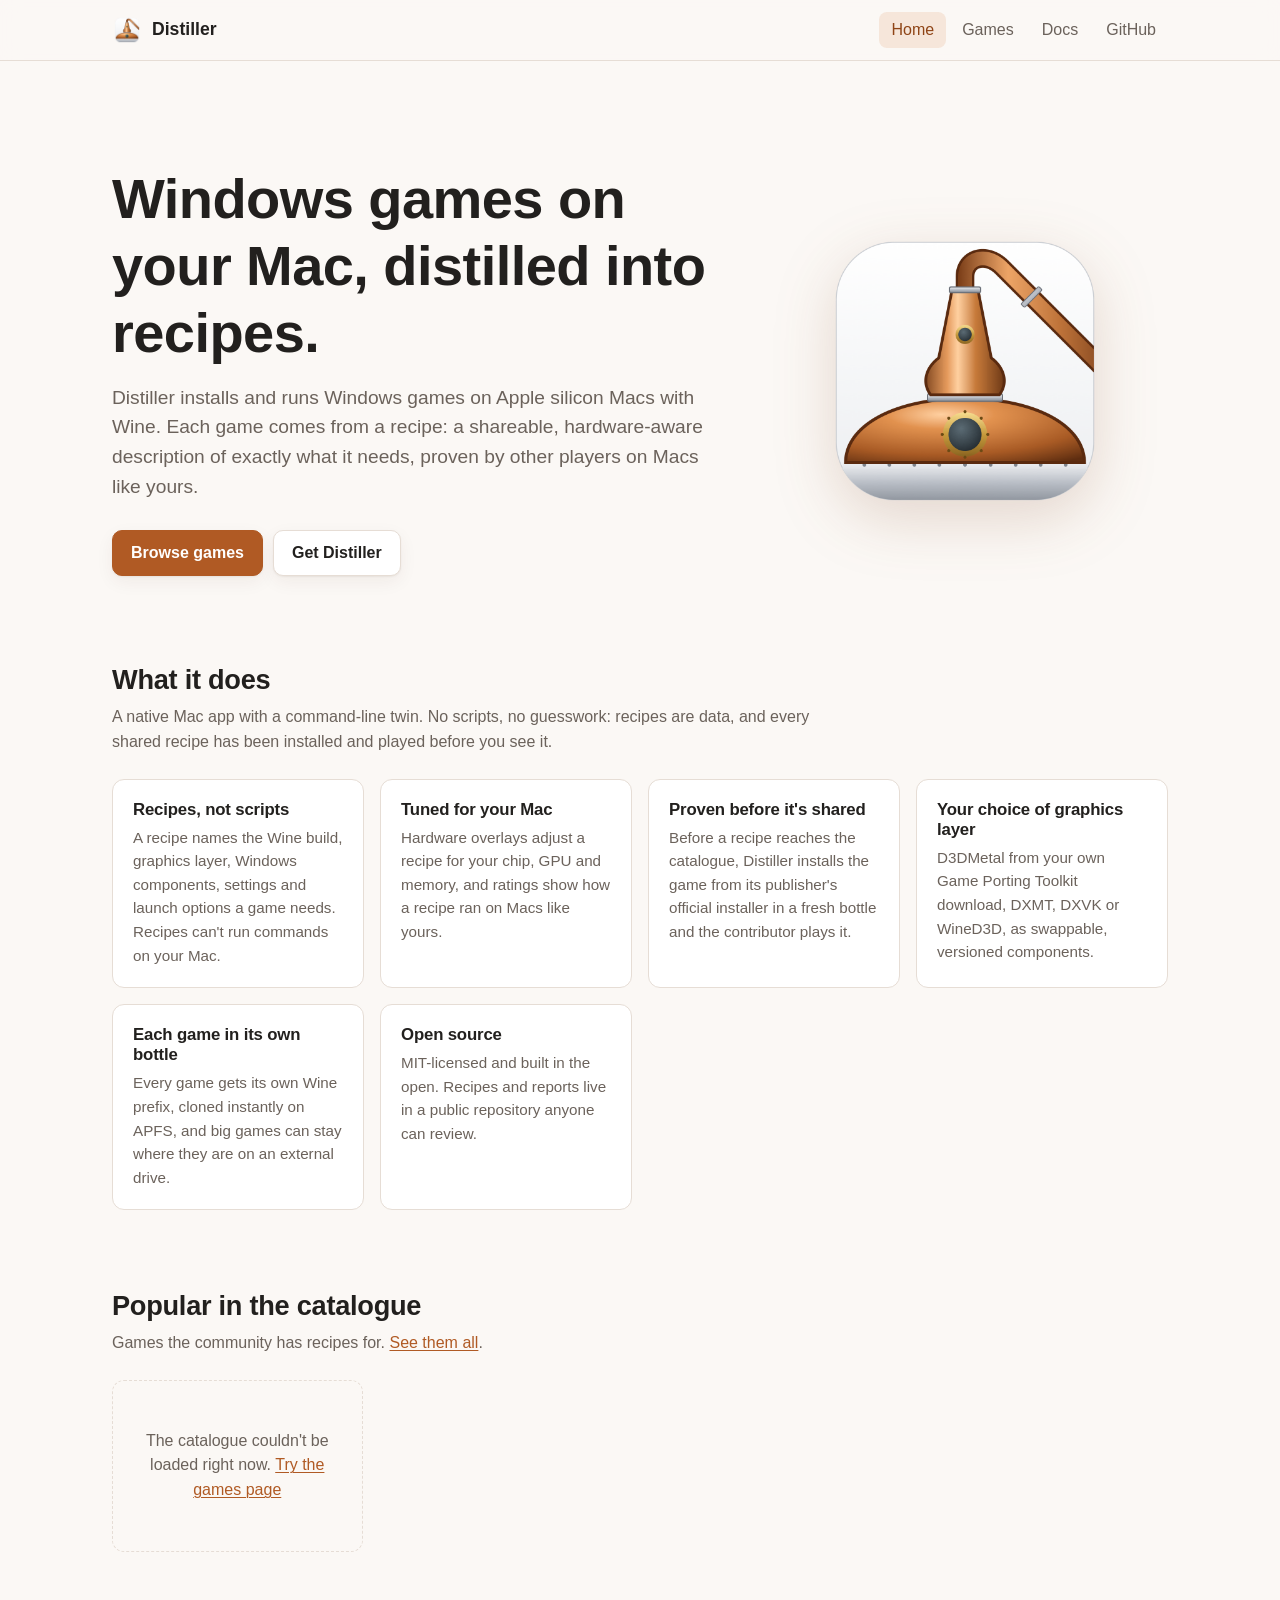
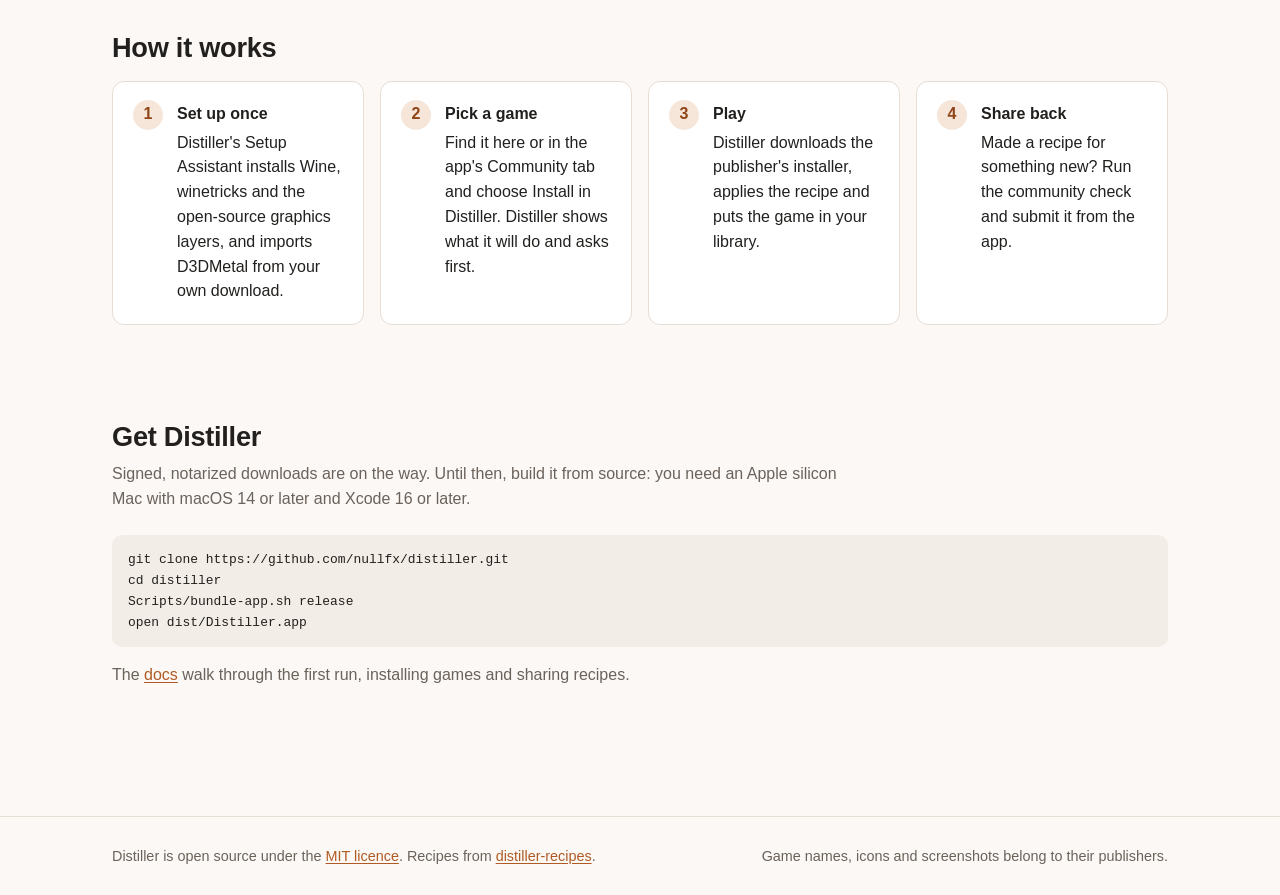
==== site/index.html @ ee01ac08 "Website, distiller:// links, and the com.nullfx.distiller bundle id - site/: the Distiller website f" ====
<!doctype html>
<html lang="en">
<head>
  <meta charset="utf-8">
  <meta name="viewport" content="width=device-width, initial-scale=1, viewport-fit=cover">
  <title>Distiller: Windows games on your Mac</title>
  <meta name="description" content="Install and run Windows games on Apple silicon Macs with Wine, from shareable, hardware-aware recipes proven by other players.">
  <meta name="color-scheme" content="light dark">
  <meta property="og:title" content="Distiller: Windows games on your Mac">
  <meta property="og:description" content="Install and run Windows games on Apple silicon Macs with Wine, from shareable, hardware-aware recipes proven by other players.">
  <meta property="og:image" content="https://nullfx.github.io/distiller/assets/icon.png">
  <link rel="icon" type="image/png" href="assets/favicon.png">
  <link rel="apple-touch-icon" href="assets/icon.png">
  <link rel="stylesheet" href="assets/site.css">
</head>
<body>
  <header class="site-header">
    <div class="wrap">
      <a class="brand" href=""><img src="assets/favicon.png" alt="" width="30" height="30">Distiller</a>
      <nav class="site-nav" aria-label="Site">
        <a href="" aria-current="page">Home</a>
        <a href="games/">Games</a>
        <a href="docs/">Docs</a>
        <a href="https://github.com/nullfx/distiller">GitHub</a>
      </nav>
    </div>
  </header>
  <main>
    <section class="hero">
      <div class="wrap">
        <div>
          <h1>Windows games on your Mac, distilled into recipes.</h1>
          <p class="lede">Distiller installs and runs Windows games on Apple silicon Macs with Wine. Each game comes from a recipe: a shareable, hardware-aware description of exactly what it needs, proven by other players on Macs like yours.</p>
          <div class="button-row">
            <a class="button primary" href="games/">Browse games</a>
            <a class="button" href="#get">Get Distiller</a>
          </div>
        </div>
        <img class="hero-art" src="assets/icon.png" alt="Distiller's icon: a copper pot still" width="320" height="320">
      </div>
    </section>

    <section class="section">
      <div class="wrap">
        <h2>What it does</h2>
        <p class="intro">A native Mac app with a command-line twin. No scripts, no guesswork: recipes are data, and every shared recipe has been installed and played before you see it.</p>
        <div class="features">
          <div class="feature"><h3>Recipes, not scripts</h3><p>A recipe names the Wine build, graphics layer, Windows components, settings and launch options a game needs. Recipes can't run commands on your Mac.</p></div>
          <div class="feature"><h3>Tuned for your Mac</h3><p>Hardware overlays adjust a recipe for your chip, GPU and memory, and ratings show how a recipe ran on Macs like yours.</p></div>
          <div class="feature"><h3>Proven before it's shared</h3><p>Before a recipe reaches the catalogue, Distiller installs the game from its publisher's official installer in a fresh bottle and the contributor plays it.</p></div>
          <div class="feature"><h3>Your choice of graphics layer</h3><p>D3DMetal from your own Game Porting Toolkit download, DXMT, DXVK or WineD3D, as swappable, versioned components.</p></div>
          <div class="feature"><h3>Each game in its own bottle</h3><p>Every game gets its own Wine prefix, cloned instantly on APFS, and big games can stay where they are on an external drive.</p></div>
          <div class="feature"><h3>Open source</h3><p>MIT-licensed and built in the open. Recipes and reports live in a public repository anyone can review.</p></div>
        </div>
      </div>
    </section>

    <section class="section">
      <div class="wrap">
        <h2>Popular in the catalogue</h2>
        <p class="intro">Games the community has recipes for. <a href="games/">See them all</a>.</p>
        <div id="featured" class="game-grid" aria-live="polite"></div>
      </div>
    </section>

    <section class="section">
      <div class="wrap">
        <h2>How it works</h2>
        <ol class="steps">
          <li><strong>Set up once</strong>Distiller's Setup Assistant installs Wine, winetricks and the open-source graphics layers, and imports D3DMetal from your own download.</li>
          <li><strong>Pick a game</strong>Find it here or in the app's Community tab and choose Install in Distiller. Distiller shows what it will do and asks first.</li>
          <li><strong>Play</strong>Distiller downloads the publisher's installer, applies the recipe and puts the game in your library.</li>
          <li><strong>Share back</strong>Made a recipe for something new? Run the community check and submit it from the app.</li>
        </ol>
      </div>
    </section>

    <section class="section" id="get">
      <div class="wrap">
        <h2>Get Distiller</h2>
        <p class="intro">Signed, notarized downloads are on the way. Until then, build it from source: you need an Apple silicon Mac with macOS 14 or later and Xcode 16 or later.</p>
<pre><code>git clone https://github.com/nullfx/distiller.git
cd distiller
Scripts/bundle-app.sh release
open dist/Distiller.app</code></pre>
        <p class="muted">The <a href="docs/">docs</a> walk through the first run, installing games and sharing recipes.</p>
      </div>
    </section>
  </main>
  <footer class="site-footer">
    <div class="wrap">
      <span>Distiller is open source under the <a href="https://github.com/nullfx/distiller/blob/main/LICENSE">MIT licence</a>. Recipes from <a href="https://github.com/nullfx/distiller-recipes">distiller-recipes</a>.</span>
      <span>Game names, icons and screenshots belong to their publishers.</span>
    </div>
  </footer>
  <script type="module" src="assets/site.js"></script>
  <script type="module" src="assets/home.js"></script>
</body>
</html>
---- site/assets/site.css ----
/* Distiller website. Copper accents from the app icon; light and dark follow the system. */
:root {
  --bg: #fbf8f5;
  --bg-raised: #ffffff;
  --bg-sunk: #f3ede7;
  --text: #22201e;
  --text-muted: #6b625b;
  --line: #e6ddd5;
  --copper: #b05a24;
  --copper-strong: #8f4416;
  --copper-soft: #f6e6da;
  --focus: #d27a3d;
  --shadow: 0 1px 2px rgba(60, 35, 15, 0.06), 0 6px 18px rgba(60, 35, 15, 0.06);
  --radius: 12px;
  --gutter: clamp(16px, 4vw, 32px);
  --tier-platinum: #6c7a89;
  --tier-gold: #b8860b;
  --tier-silver: #8a8f96;
  --tier-bronze: #a0612f;
  --tier-borked: #b23a3a;
  --tier-none: #8b837c;
  color-scheme: light;
}

@media (prefers-color-scheme: dark) {
  :root:not([data-theme="light"]) {
    --bg: #161412;
    --bg-raised: #1f1c19;
    --bg-sunk: #12100f;
    --text: #f1ebe5;
    --text-muted: #b2a79d;
    --line: #34302b;
    --copper: #e08a4f;
    --copper-strong: #f0a46f;
    --copper-soft: #3a2619;
    --shadow: 0 1px 2px rgba(0, 0, 0, 0.3), 0 6px 18px rgba(0, 0, 0, 0.25);
    --tier-platinum: #a9b7c6;
    --tier-gold: #e0b443;
    --tier-silver: #b9bec5;
    --tier-bronze: #d08a52;
    --tier-borked: #e06666;
    color-scheme: dark;
  }
}

* { box-sizing: border-box; }
html { -webkit-text-size-adjust: 100%; }
body {
  margin: 0;
  background: var(--bg);
  color: var(--text);
  font: 16px/1.55 -apple-system, BlinkMacSystemFont, "SF Pro Text", "Helvetica Neue", Helvetica, Arial, sans-serif;
}
img { max-width: 100%; display: block; }
a { color: var(--copper); text-decoration-thickness: 1px; text-underline-offset: 2px; }
a:hover { color: var(--copper-strong); }
:focus-visible { outline: 2px solid var(--focus); outline-offset: 2px; border-radius: 4px; }
h1, h2, h3 { line-height: 1.2; letter-spacing: -0.01em; }
code, pre { font-family: ui-monospace, "SF Mono", Menlo, Consolas, monospace; font-size: 0.9em; }
code { background: var(--bg-sunk); padding: 0.1em 0.35em; border-radius: 5px; }
pre { background: var(--bg-sunk); padding: 14px 16px; border-radius: 10px; overflow-x: auto; line-height: 1.45; }
pre code { background: none; padding: 0; }

.wrap { max-width: 1120px; margin: 0 auto; padding-inline: var(--gutter); }
.muted { color: var(--text-muted); }
.visually-hidden { position: absolute; width: 1px; height: 1px; overflow: hidden; clip: rect(0 0 0 0); white-space: nowrap; }

/* Header and footer */
.site-header {
  position: sticky; top: 0; z-index: 10;
  background: color-mix(in srgb, var(--bg) 88%, transparent);
  backdrop-filter: saturate(1.4) blur(10px);
  -webkit-backdrop-filter: saturate(1.4) blur(10px);
  border-bottom: 1px solid var(--line);
  padding-top: env(safe-area-inset-top, 0px);
}
.site-header .wrap { display: flex; align-items: center; gap: 20px; min-height: 60px; flex-wrap: wrap; }
.brand { display: flex; align-items: center; gap: 10px; color: var(--text); text-decoration: none; font-weight: 650; font-size: 1.1rem; }
.brand img { width: 30px; height: 30px; }
.site-nav { display: flex; gap: 4px; margin-left: auto; flex-wrap: wrap; }
.site-nav a { color: var(--text-muted); text-decoration: none; padding: 6px 12px; border-radius: 8px; font-weight: 520; }
.site-nav a:hover { color: var(--text); background: var(--bg-sunk); }
.site-nav a[aria-current="page"] { color: var(--copper-strong); background: var(--copper-soft); }
.site-footer { border-top: 1px solid var(--line); margin-top: 72px; padding: 28px 0 calc(28px + env(safe-area-inset-bottom, 0px)); color: var(--text-muted); font-size: 0.9rem; }
.site-footer .wrap { display: flex; gap: 12px 28px; flex-wrap: wrap; justify-content: space-between; }

/* Buttons and chips */
.button {
  display: inline-flex; align-items: center; justify-content: center; gap: 8px;
  padding: 10px 18px; border-radius: 10px; border: 1px solid var(--line);
  background: var(--bg-raised); color: var(--text); font: inherit; font-weight: 600;
  text-decoration: none; cursor: pointer; box-shadow: var(--shadow);
}
.button:hover { color: var(--text); border-color: var(--copper); }
.button.primary { background: var(--copper); border-color: var(--copper); color: #fff; }
.button.primary:hover { background: var(--copper-strong); border-color: var(--copper-strong); color: #fff; }
.button.small { padding: 6px 12px; font-size: 0.9rem; box-shadow: none; }
.button-row { display: flex; gap: 10px; flex-wrap: wrap; align-items: center; }
.chip { display: inline-block; padding: 2px 9px; border-radius: 999px; background: var(--bg-sunk); color: var(--text-muted); font-size: 0.8rem; font-weight: 550; }
.tier { display: inline-flex; align-items: center; gap: 6px; font-weight: 650; font-size: 0.85rem; }
.tier::before { content: ""; width: 9px; height: 9px; border-radius: 50%; background: currentColor; }
.tier-platinum { color: var(--tier-platinum); }
.tier-gold { color: var(--tier-gold); }
.tier-silver { color: var(--tier-silver); }
.tier-bronze { color: var(--tier-bronze); }
.tier-borked { color: var(--tier-borked); }
.tier-none { color: var(--tier-none); }

/* Home */
.hero { padding: clamp(48px, 9vw, 104px) 0 48px; }
.hero .wrap { display: grid; grid-template-columns: minmax(0, 1.2fr) minmax(0, 0.8fr); gap: 40px; align-items: center; }
.hero h1 { font-size: clamp(2.2rem, 5vw, 3.5rem); margin: 0 0 16px; }
.hero p.lede { font-size: 1.2rem; color: var(--text-muted); margin: 0 0 28px; max-width: 34em; }
.hero-art { justify-self: center; width: min(320px, 70vw); filter: drop-shadow(0 18px 30px rgba(120, 60, 20, 0.18)); }
@media (max-width: 760px) { .hero .wrap { grid-template-columns: minmax(0, 1fr); } .hero-art { grid-row: 1; width: 160px; } }
.section { padding: 40px 0; }
.section h2 { font-size: 1.7rem; margin: 0 0 8px; }
.section > .wrap > p.intro { color: var(--text-muted); margin: 0 0 24px; max-width: 46em; }
.features { display: grid; grid-template-columns: repeat(auto-fit, minmax(240px, 1fr)); gap: 16px; }
.feature { background: var(--bg-raised); border: 1px solid var(--line); border-radius: var(--radius); padding: 20px; }
.feature h3 { margin: 0 0 6px; font-size: 1.05rem; }
.feature p { margin: 0; color: var(--text-muted); font-size: 0.95rem; }
.steps { counter-reset: step; display: grid; grid-template-columns: repeat(auto-fit, minmax(220px, 1fr)); gap: 16px; padding: 0; list-style: none; }
.steps li { counter-increment: step; background: var(--bg-raised); border: 1px solid var(--line); border-radius: var(--radius); padding: 20px 20px 20px 64px; position: relative; }
.steps li::before { content: counter(step); position: absolute; left: 20px; top: 18px; width: 30px; height: 30px; border-radius: 50%; background: var(--copper-soft); color: var(--copper-strong); display: grid; place-items: center; font-weight: 700; }
.steps strong { display: block; margin-bottom: 4px; }

/* Catalogue */
.page-head { padding: 36px 0 12px; }
.page-head h1 { margin: 0 0 6px; font-size: clamp(1.8rem, 4vw, 2.4rem); }
.filters { display: flex; gap: 10px; flex-wrap: wrap; align-items: center; margin: 18px 0 22px; }
.filters input[type="search"], .filters select {
  font: inherit; color: var(--text); background: var(--bg-raised); border: 1px solid var(--line);
  border-radius: 10px; padding: 9px 12px; min-height: 42px;
}
.filters input[type="search"] { flex: 1 1 260px; min-width: 0; }
.filters select { flex: 0 1 auto; }
.result-count { color: var(--text-muted); font-size: 0.9rem; margin: -8px 0 14px; }
.game-grid { display: grid; grid-template-columns: repeat(auto-fill, minmax(250px, 1fr)); gap: 18px; }
.game-card {
  display: flex; flex-direction: column; background: var(--bg-raised); border: 1px solid var(--line);
  border-radius: var(--radius); overflow: hidden; color: inherit; text-decoration: none; box-shadow: var(--shadow);
  transition: transform 0.12s ease, border-color 0.12s ease;
}
.game-card:hover { color: inherit; border-color: var(--copper); transform: translateY(-2px); }
.game-card .cover { aspect-ratio: 16 / 9; background: linear-gradient(135deg, var(--copper-soft), var(--bg-sunk)); object-fit: cover; width: 100%; }
.game-card .body { display: grid; grid-template-columns: 44px minmax(0, 1fr); gap: 4px 12px; padding: 14px; align-items: center; }
.game-card .icon { width: 44px; height: 44px; border-radius: 10px; grid-row: span 2; background: var(--bg-sunk); object-fit: cover; }
.game-card h3 { margin: 0; font-size: 1.05rem; overflow: hidden; text-overflow: ellipsis; white-space: nowrap; }
.game-card .meta { display: flex; gap: 8px; align-items: center; flex-wrap: wrap; font-size: 0.85rem; color: var(--text-muted); }
.empty { text-align: center; padding: 48px 16px; color: var(--text-muted); border: 1px dashed var(--line); border-radius: var(--radius); }
.notice { background: var(--copper-soft); border-radius: var(--radius); padding: 14px 18px; margin: 16px 0; }

/* Game page */
.back { display: inline-block; margin: 24px 0 8px; text-decoration: none; }
.game-head { display: grid; grid-template-columns: 96px minmax(0, 1fr); gap: 20px; align-items: center; margin: 8px 0 24px; }
.game-head .icon { width: 96px; height: 96px; border-radius: 20px; background: var(--bg-sunk); object-fit: cover; box-shadow: var(--shadow); }
.game-head h1 { margin: 0 0 6px; font-size: clamp(1.8rem, 4vw, 2.6rem); }
.facts { display: flex; gap: 6px 14px; flex-wrap: wrap; color: var(--text-muted); }
@media (max-width: 560px) { .game-head { grid-template-columns: 64px minmax(0, 1fr); } .game-head .icon { width: 64px; height: 64px; border-radius: 14px; } }
.game-layout { display: grid; grid-template-columns: minmax(0, 1fr) 300px; gap: 28px; align-items: start; }
@media (max-width: 880px) { .game-layout { grid-template-columns: minmax(0, 1fr); } .game-layout > aside { order: -1; } }
.panel { background: var(--bg-raised); border: 1px solid var(--line); border-radius: var(--radius); padding: 18px 20px; margin-bottom: 18px; }
.panel h2 { font-size: 1.15rem; margin: 0 0 12px; }
.panel h3 { font-size: 1rem; margin: 18px 0 8px; }
.description { white-space: pre-line; margin: 0; }
.link-list { list-style: none; padding: 0; margin: 0; display: grid; gap: 8px; }
.gallery-main { width: 100%; aspect-ratio: 16 / 9; object-fit: cover; border-radius: 10px; background: var(--bg-sunk); cursor: zoom-in; border: 0; padding: 0; }
.gallery-main img { width: 100%; height: 100%; object-fit: cover; border-radius: 10px; }
.thumbs { display: flex; gap: 8px; margin-top: 10px; flex-wrap: wrap; }
.thumbs button { padding: 0; border: 2px solid transparent; border-radius: 8px; background: none; cursor: pointer; }
.thumbs button[aria-pressed="true"] { border-color: var(--copper); }
.thumbs img { width: 112px; aspect-ratio: 16 / 9; object-fit: cover; border-radius: 6px; }
.recipe { border-top: 1px solid var(--line); padding-top: 16px; margin-top: 16px; }
.recipe:first-of-type { border-top: 0; padding-top: 0; margin-top: 0; }
.recipe-head { display: flex; justify-content: space-between; gap: 12px; align-items: flex-start; flex-wrap: wrap; }
.recipe-head h3 { margin: 0 0 4px; }
dl.details { display: grid; grid-template-columns: max-content minmax(0, 1fr); gap: 6px 16px; margin: 12px 0 0; font-size: 0.93rem; }
dl.details dt { color: var(--text-muted); }
dl.details dd { margin: 0; overflow-wrap: anywhere; }
@media (max-width: 520px) { dl.details { grid-template-columns: 1fr; } dl.details dd { margin-bottom: 6px; } }
.table-scroll { overflow-x: auto; }
table { border-collapse: collapse; width: 100%; font-size: 0.92rem; }
th, td { text-align: left; padding: 8px 10px; border-bottom: 1px solid var(--line); vertical-align: top; }
th { color: var(--text-muted); font-weight: 600; }
.report-notes { white-space: pre-line; }
.install-help { font-size: 0.85rem; color: var(--text-muted); margin: 8px 0 0; }

dialog.lightbox { border: 0; padding: 0; background: transparent; max-width: min(96vw, 1600px); }
dialog.lightbox::backdrop { background: rgba(10, 8, 6, 0.85); }
dialog.lightbox img { max-height: 88vh; width: auto; border-radius: 10px; }
dialog.lightbox form { position: absolute; top: 10px; right: 10px; }

/* Docs */
.docs-layout { display: grid; grid-template-columns: 220px minmax(0, 1fr); gap: 36px; align-items: start; padding-top: 28px; }
.docs-nav { position: sticky; top: 84px; display: grid; gap: 2px; font-size: 0.95rem; }
.docs-nav a { color: var(--text-muted); text-decoration: none; padding: 5px 10px; border-radius: 8px; }
.docs-nav a:hover { background: var(--bg-sunk); color: var(--text); }
@media (max-width: 820px) { .docs-layout { grid-template-columns: minmax(0, 1fr); } .docs-nav { position: static; display: flex; flex-wrap: wrap; } }
.docs article h1 { margin-top: 0; }
.docs article h2 { margin-top: 44px; padding-top: 8px; border-top: 1px solid var(--line); }
.docs article section:first-of-type h2 { border-top: 0; }
.docs article li { margin: 4px 0; }
.docs .callout { border-left: 3px solid var(--copper); background: var(--bg-raised); padding: 12px 16px; border-radius: 0 10px 10px 0; }
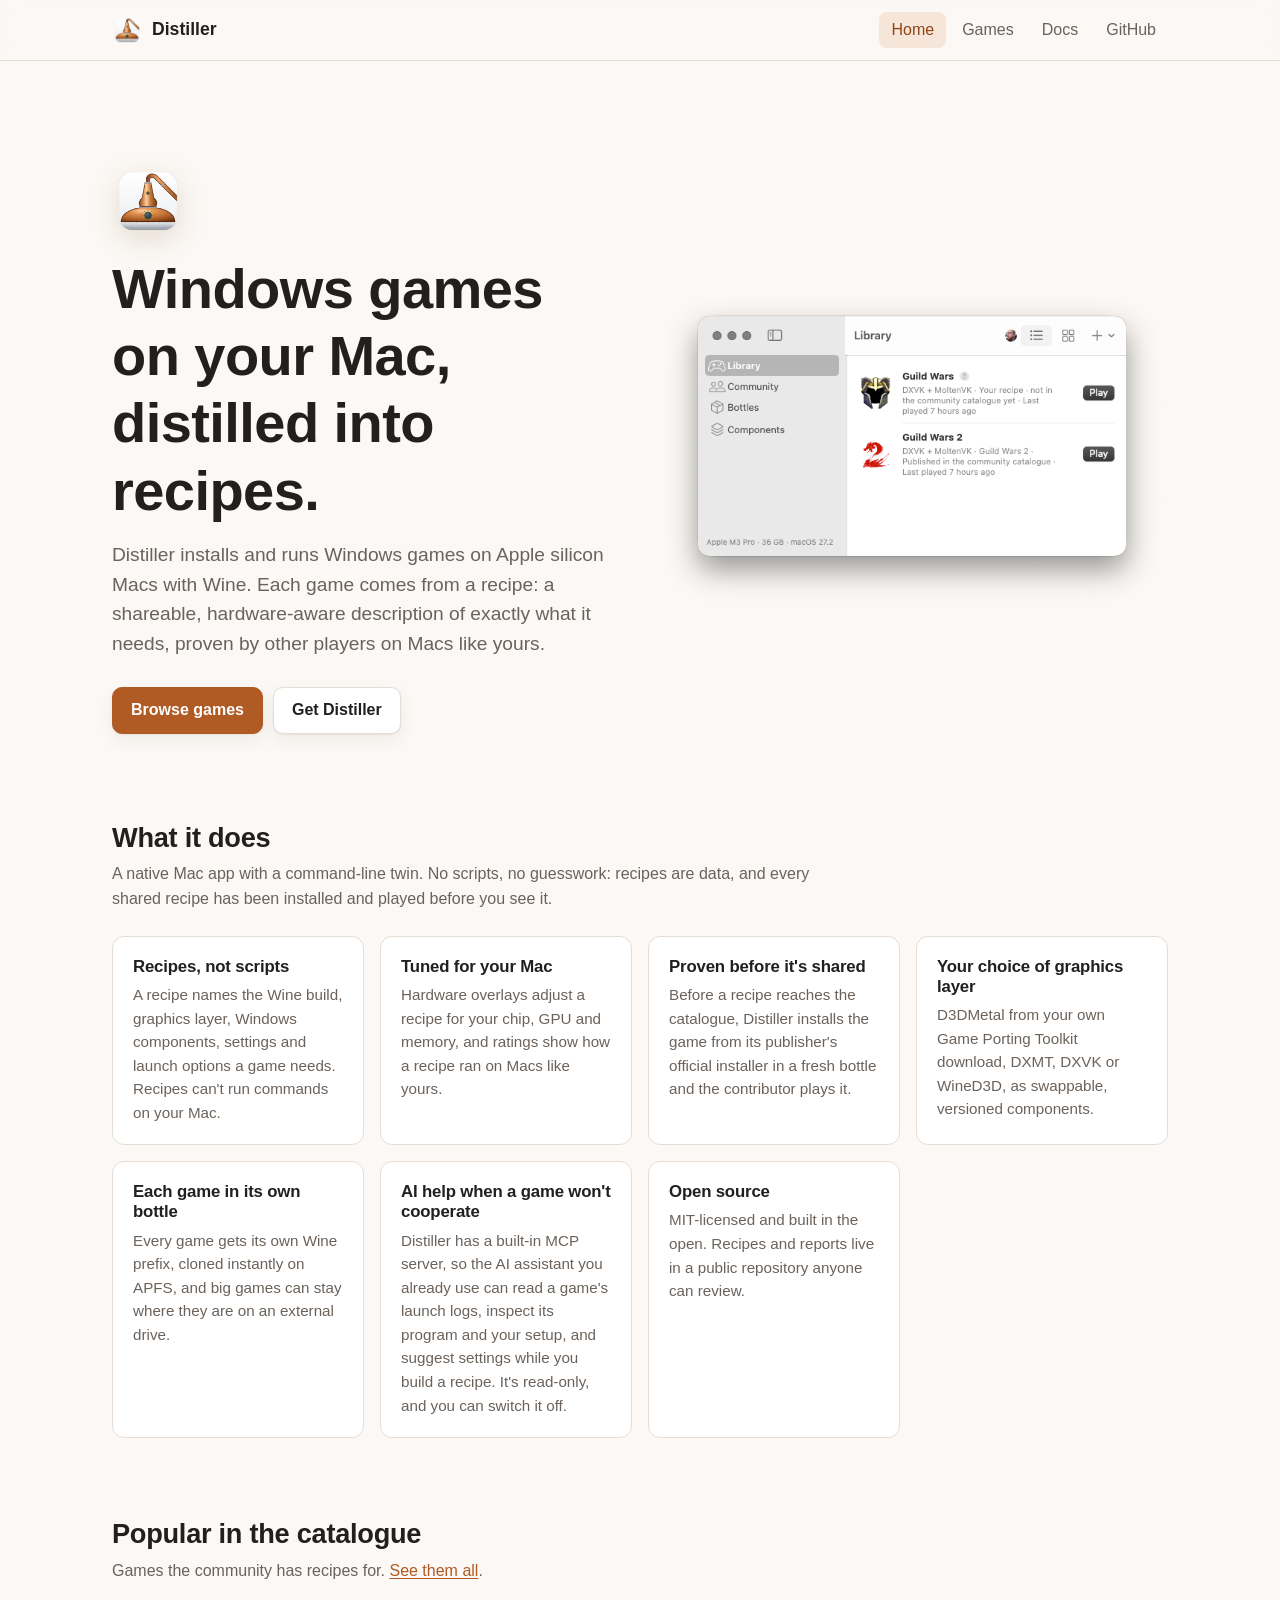
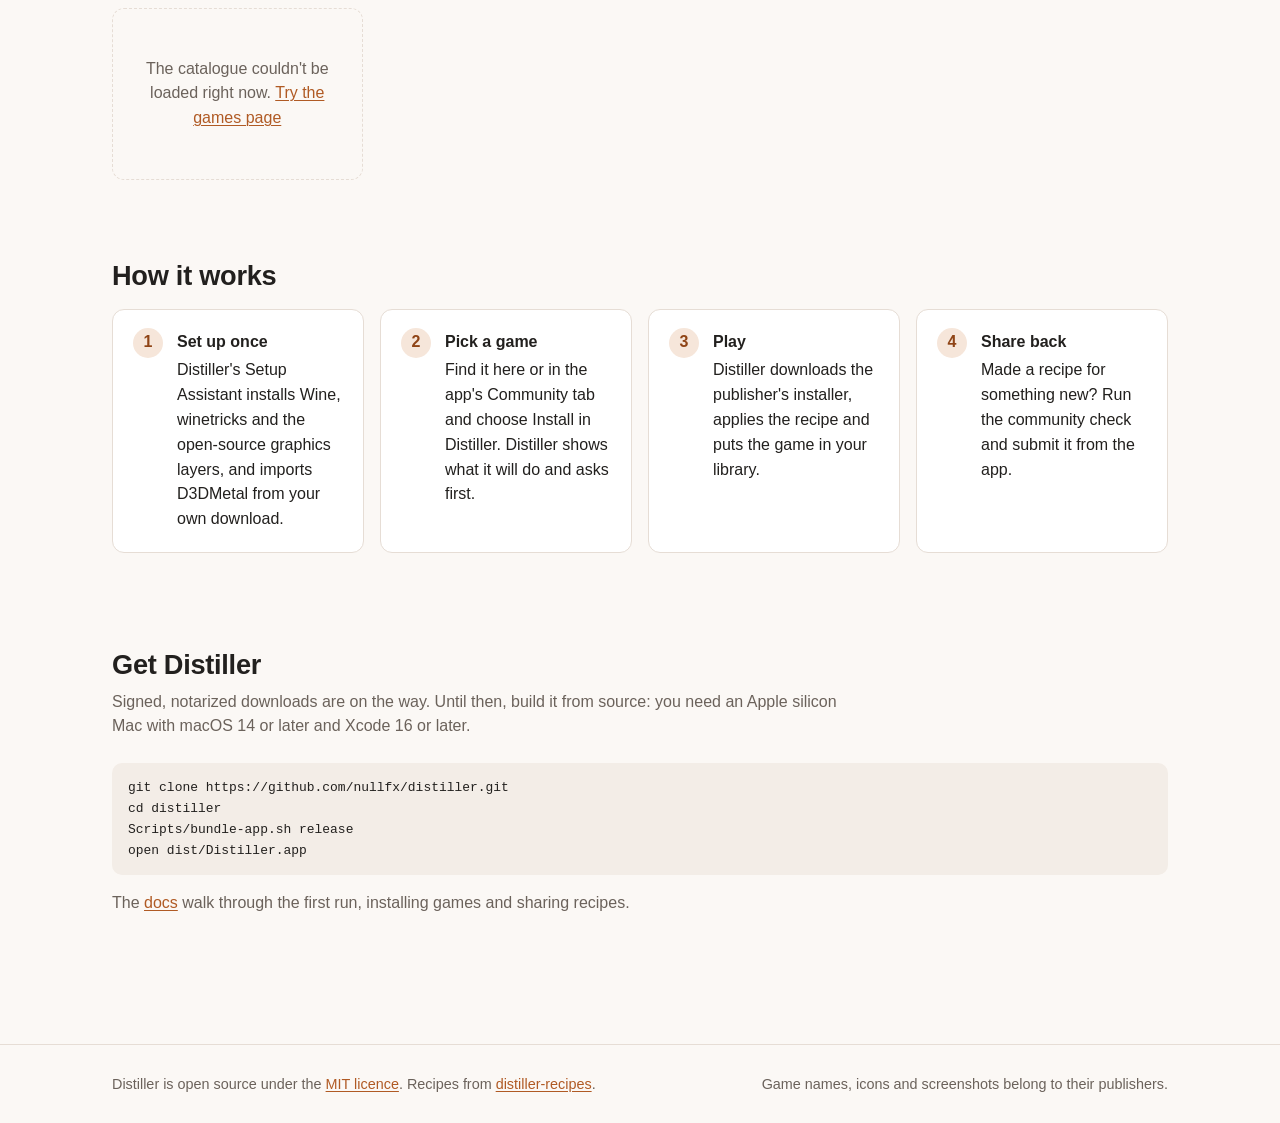
==== commit f22fa9a1: "Smaller minimum window; app screenshot and the AI assistant on the website - The main window can be " ====
--- a/site/index.html
+++ b/site/index.html
@@ -29,6 +29,7 @@
     <section class="hero">
       <div class="wrap">
         <div>
+          <img class="hero-icon" src="assets/icon.png" alt="" width="72" height="72">
           <h1>Windows games on your Mac, distilled into recipes.</h1>
           <p class="lede">Distiller installs and runs Windows games on Apple silicon Macs with Wine. Each game comes from a recipe: a shareable, hardware-aware description of exactly what it needs, proven by other players on Macs like yours.</p>
           <div class="button-row">
@@ -36,7 +37,7 @@
             <a class="button" href="#get">Get Distiller</a>
           </div>
         </div>
-        <img class="hero-art" src="assets/icon.png" alt="Distiller's icon: a copper pot still" width="320" height="320">
+        <img class="hero-shot" src="assets/app-library.png" alt="The Distiller app's library window, with Guild Wars and Guild Wars 2 ready to play" width="688" height="434">
       </div>
     </section>
 
@@ -50,6 +51,7 @@
           <div class="feature"><h3>Proven before it's shared</h3><p>Before a recipe reaches the catalogue, Distiller installs the game from its publisher's official installer in a fresh bottle and the contributor plays it.</p></div>
           <div class="feature"><h3>Your choice of graphics layer</h3><p>D3DMetal from your own Game Porting Toolkit download, DXMT, DXVK or WineD3D, as swappable, versioned components.</p></div>
           <div class="feature"><h3>Each game in its own bottle</h3><p>Every game gets its own Wine prefix, cloned instantly on APFS, and big games can stay where they are on an external drive.</p></div>
+          <div class="feature"><h3>AI help when a game won't cooperate</h3><p>Distiller has a built-in MCP server, so the AI assistant you already use can read a game's launch logs, inspect its program and your setup, and suggest settings while you build a recipe. It's read-only, and you can switch it off.</p></div>
           <div class="feature"><h3>Open source</h3><p>MIT-licensed and built in the open. Recipes and reports live in a public repository anyone can review.</p></div>
         </div>
       </div>
--- a/site/assets/site.css
+++ b/site/assets/site.css
@@ -108,11 +108,13 @@
 
 /* Home */
 .hero { padding: clamp(48px, 9vw, 104px) 0 48px; }
-.hero .wrap { display: grid; grid-template-columns: minmax(0, 1.2fr) minmax(0, 0.8fr); gap: 40px; align-items: center; }
+.hero .wrap { display: grid; grid-template-columns: minmax(0, 1fr) minmax(0, 1fr); gap: 32px; align-items: center; }
 .hero h1 { font-size: clamp(2.2rem, 5vw, 3.5rem); margin: 0 0 16px; }
 .hero p.lede { font-size: 1.2rem; color: var(--text-muted); margin: 0 0 28px; max-width: 34em; }
-.hero-art { justify-self: center; width: min(320px, 70vw); filter: drop-shadow(0 18px 30px rgba(120, 60, 20, 0.18)); }
-@media (max-width: 760px) { .hero .wrap { grid-template-columns: minmax(0, 1fr); } .hero-art { grid-row: 1; width: 160px; } }
+.hero-icon { width: 72px; height: 72px; margin: 0 0 18px; filter: drop-shadow(0 8px 14px rgba(120, 60, 20, 0.16)); }
+/* The app's window, captured with its own shadow on a transparent background. */
+.hero-shot { justify-self: center; width: 100%; max-width: 688px; height: auto; }
+@media (max-width: 760px) { .hero .wrap { grid-template-columns: minmax(0, 1fr); } .hero-shot { max-width: 520px; } }
 .section { padding: 40px 0; }
 .section h2 { font-size: 1.7rem; margin: 0 0 8px; }
 .section > .wrap > p.intro { color: var(--text-muted); margin: 0 0 24px; max-width: 46em; }
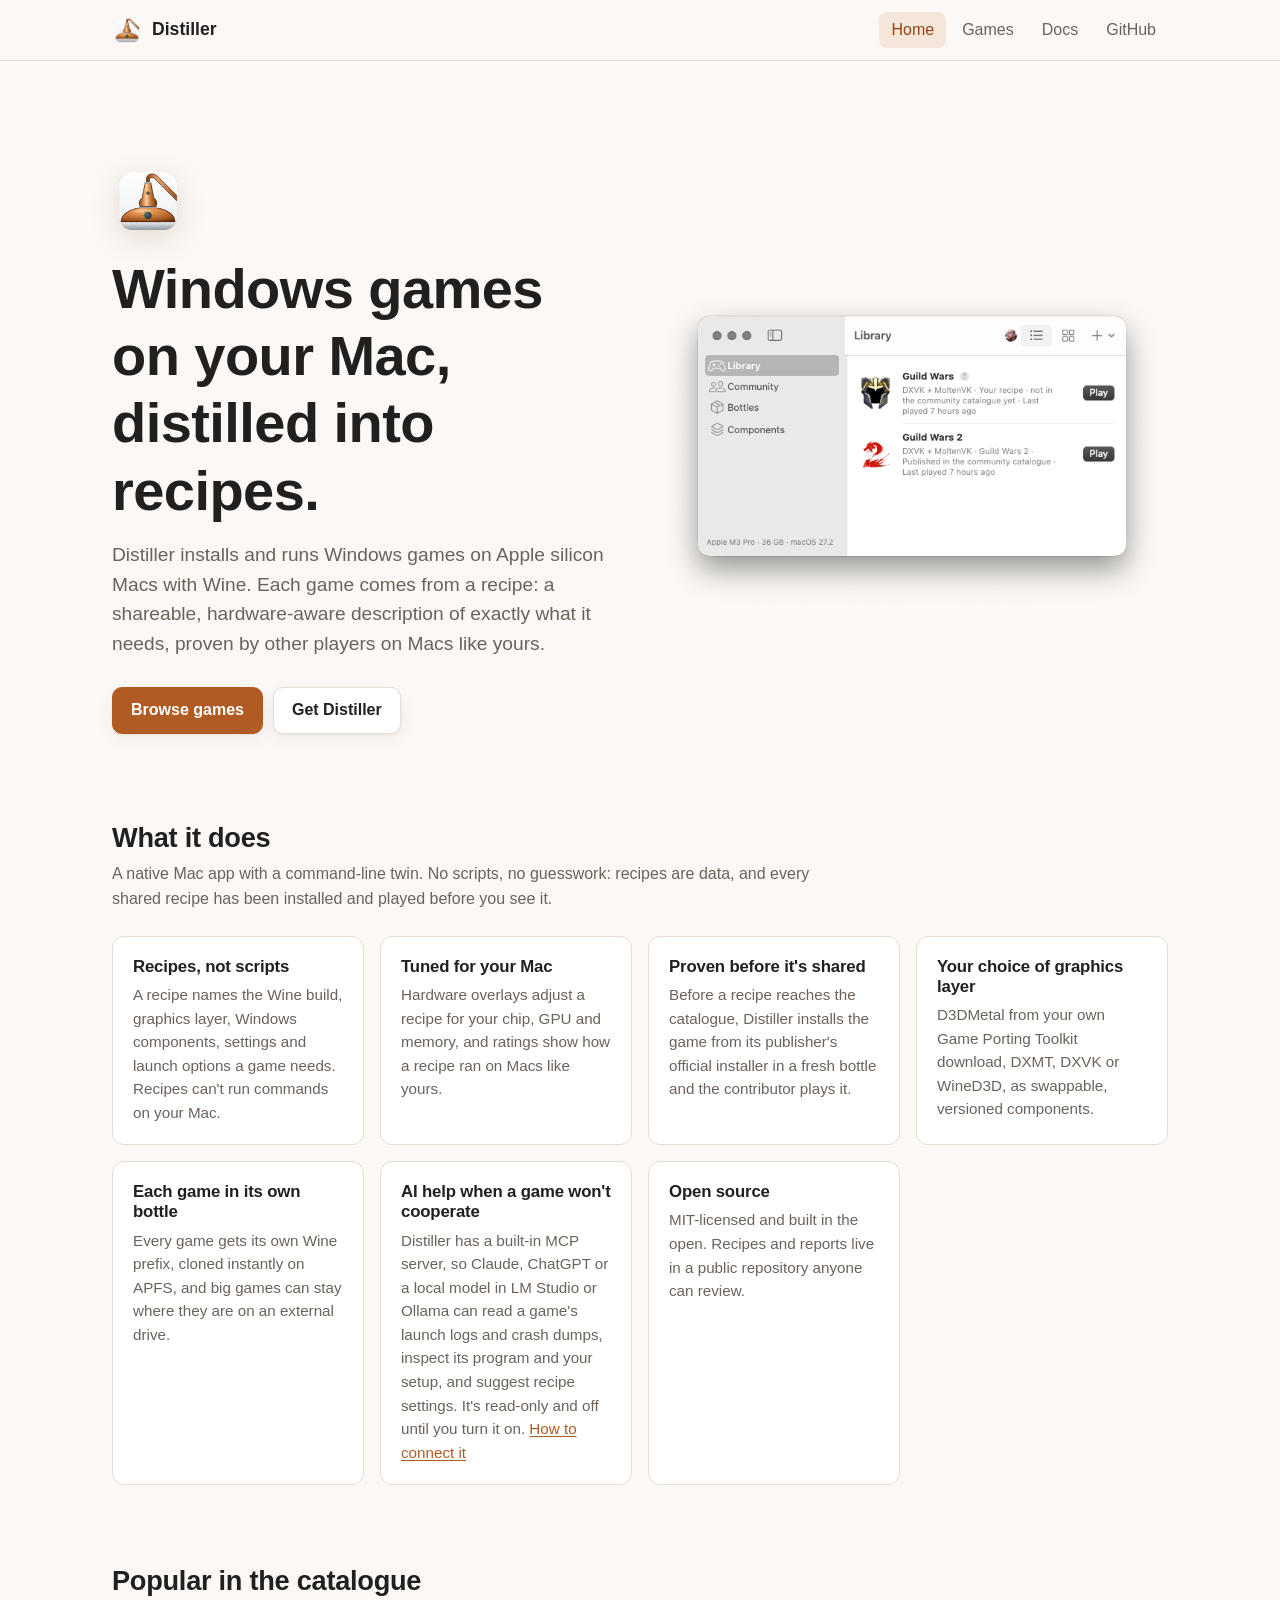
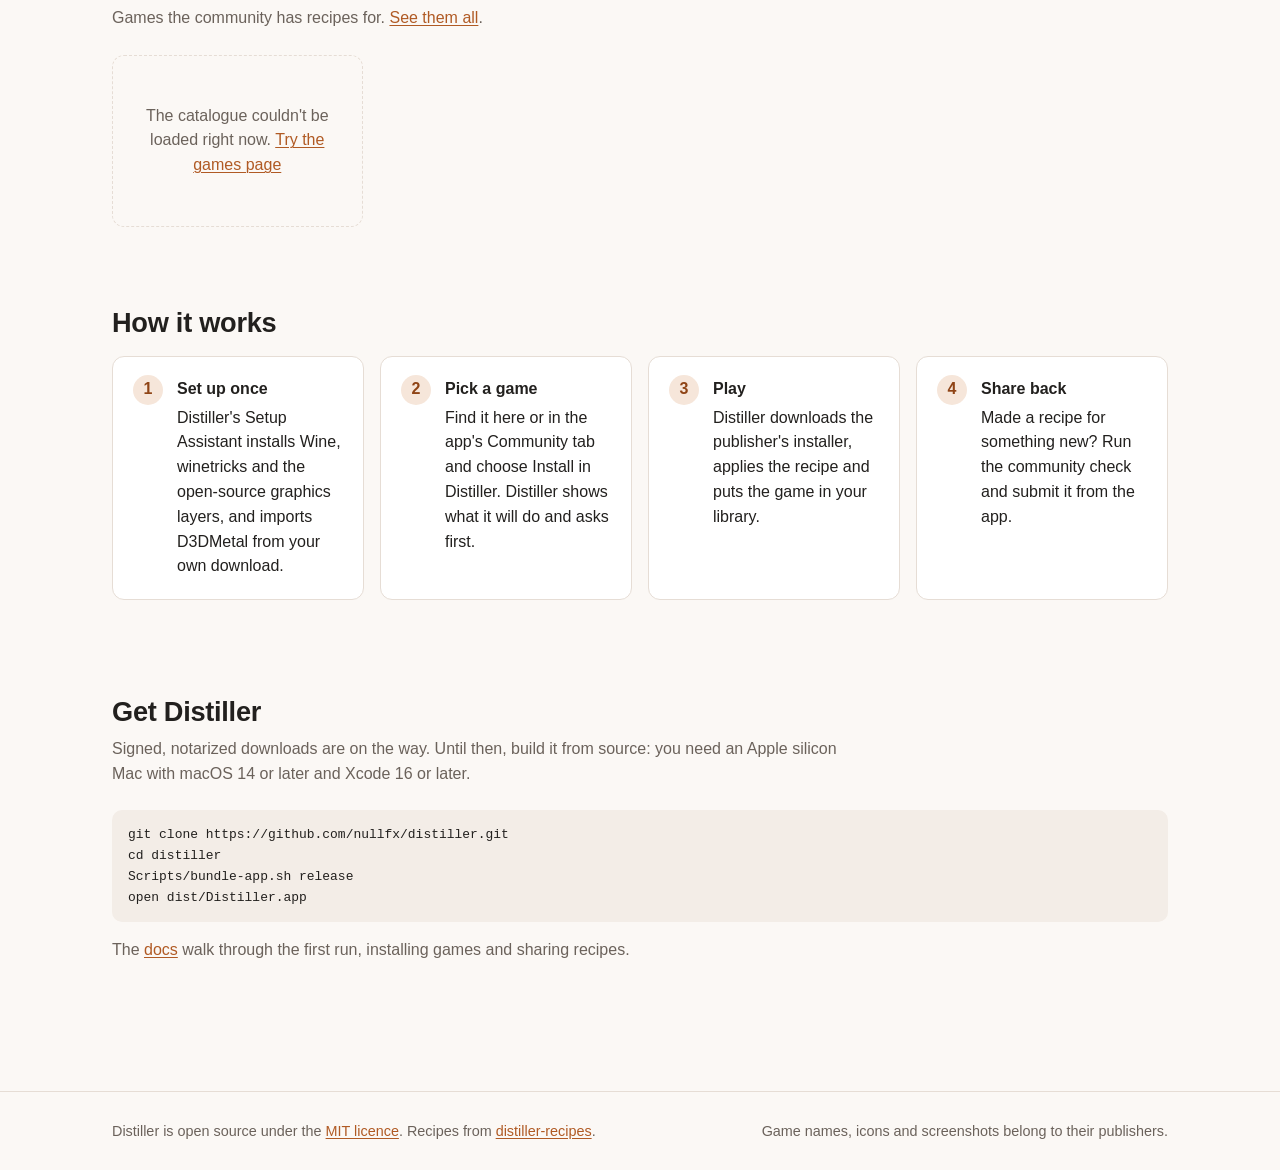
==== commit 23c2e6ca: "AI assistant: off by default, connection guide in the app and on the website - The troubleshooting a" ====
--- a/site/index.html
+++ b/site/index.html
@@ -37,7 +37,9 @@
             <a class="button" href="#get">Get Distiller</a>
           </div>
         </div>
-        <img class="hero-shot" src="assets/app-library.png" alt="The Distiller app's library window, with Guild Wars and Guild Wars 2 ready to play" width="688" height="434">
+        <figure class="hero-shot">
+          <img src="assets/app-library.png" alt="The Distiller app's library window, with Guild Wars and Guild Wars 2 ready to play" width="688" height="434">
+        </figure>
       </div>
     </section>
 
@@ -51,7 +53,7 @@
           <div class="feature"><h3>Proven before it's shared</h3><p>Before a recipe reaches the catalogue, Distiller installs the game from its publisher's official installer in a fresh bottle and the contributor plays it.</p></div>
           <div class="feature"><h3>Your choice of graphics layer</h3><p>D3DMetal from your own Game Porting Toolkit download, DXMT, DXVK or WineD3D, as swappable, versioned components.</p></div>
           <div class="feature"><h3>Each game in its own bottle</h3><p>Every game gets its own Wine prefix, cloned instantly on APFS, and big games can stay where they are on an external drive.</p></div>
-          <div class="feature"><h3>AI help when a game won't cooperate</h3><p>Distiller has a built-in MCP server, so the AI assistant you already use can read a game's launch logs, inspect its program and your setup, and suggest settings while you build a recipe. It's read-only, and you can switch it off.</p></div>
+          <div class="feature"><h3>AI help when a game won't cooperate</h3><p>Distiller has a built-in MCP server, so Claude, ChatGPT or a local model in LM Studio or Ollama can read a game's launch logs and crash dumps, inspect its program and your setup, and suggest recipe settings. It's read-only and off until you turn it on. <a href="docs/#assistant">How to connect it</a></p></div>
           <div class="feature"><h3>Open source</h3><p>MIT-licensed and built in the open. Recipes and reports live in a public repository anyone can review.</p></div>
         </div>
       </div>
--- a/site/assets/site.css
+++ b/site/assets/site.css
@@ -19,6 +19,13 @@
   --tier-bronze: #a0612f;
   --tier-borked: #b23a3a;
   --tier-none: #8b837c;
+  --code-bg: #fdfbf9;
+  --code-key: #9a4a17;
+  --code-string: #2f6b3a;
+  --code-number: #1f5f99;
+  --code-literal: #7a3b8f;
+  --code-comment: #8b837c;
+  --code-punct: #8b7d72;
   color-scheme: light;
 }
 
@@ -39,6 +46,13 @@
     --tier-silver: #b9bec5;
     --tier-bronze: #d08a52;
     --tier-borked: #e06666;
+    --code-bg: #1a1715;
+    --code-key: #f0a46f;
+    --code-string: #9fd39d;
+    --code-number: #8cc3f0;
+    --code-literal: #d6a3e6;
+    --code-comment: #8f857c;
+    --code-punct: #a39689;
     color-scheme: dark;
   }
 }
@@ -113,7 +127,10 @@
 .hero p.lede { font-size: 1.2rem; color: var(--text-muted); margin: 0 0 28px; max-width: 34em; }
 .hero-icon { width: 72px; height: 72px; margin: 0 0 18px; filter: drop-shadow(0 8px 14px rgba(120, 60, 20, 0.16)); }
 /* The app's window, captured with its own shadow on a transparent background. */
-.hero-shot { justify-self: center; width: 100%; max-width: 688px; height: auto; }
+/* The figure is the grid item, not the image: some browsers (Safari) stretch an image that
+   is itself a grid item without scaling its height. The image keeps its own proportions. */
+.hero-shot { justify-self: center; width: 100%; max-width: 688px; min-width: 0; margin: 0; }
+.hero-shot img { width: 100%; height: auto; aspect-ratio: 688 / 434; object-fit: contain; }
 @media (max-width: 760px) { .hero .wrap { grid-template-columns: minmax(0, 1fr); } .hero-shot { max-width: 520px; } }
 .section { padding: 40px 0; }
 .section h2 { font-size: 1.7rem; margin: 0 0 8px; }
@@ -204,3 +221,47 @@
 .docs article section:first-of-type h2 { border-top: 0; }
 .docs article li { margin: 4px 0; }
 .docs .callout { border-left: 3px solid var(--copper); background: var(--bg-raised); padding: 12px 16px; border-radius: 0 10px 10px 0; }
+.docs article h3 { margin-top: 28px; }
+.docs article h4 { margin: 0 0 6px; font-size: 1rem; }
+.docs details.connect { border: 1px solid var(--line); border-radius: 10px; padding: 0 16px; margin: 10px 0; background: var(--bg-raised); }
+.docs details.connect > summary { cursor: pointer; font-weight: 600; padding: 12px 0; }
+.docs details.connect[open] > summary { border-bottom: 1px solid var(--line); margin-bottom: 12px; }
+.docs details.connect > :last-child { margin-bottom: 14px; }
+.docs ol.walkthrough { padding-left: 1.4em; }
+.docs ol.walkthrough > li { margin: 18px 0; }
+.docs ol.walkthrough > li::marker { color: var(--copper); font-weight: 700; }
+.docs .reply { border-left: 3px solid var(--copper); padding: 4px 0 4px 14px; }
+.docs pre.prompt { white-space: pre-wrap; }
+.copy-wrap { position: relative; }
+.copy-wrap > pre { padding-right: 76px; }
+.copy-wrap > .copy { position: absolute; top: 8px; right: 8px; }
+
+/* Recipe files, shown like a code block in a Markdown viewer */
+.code-details { margin-top: 14px; }
+.code-details > summary { cursor: pointer; color: var(--copper); font-weight: 600; font-size: 0.95rem; padding: 4px 0; list-style-position: inside; }
+.code-details > summary:hover { color: var(--copper-strong); }
+.code-details[open] > summary { margin-bottom: 8px; }
+.code-block { border: 1px solid var(--line); border-radius: 10px; overflow: hidden; background: var(--code-bg); }
+.code-head { display: flex; align-items: center; gap: 10px; padding: 8px 10px 8px 14px; background: var(--bg-sunk); border-bottom: 1px solid var(--line); flex-wrap: wrap; }
+.code-name { font-family: ui-monospace, "SF Mono", Menlo, Consolas, monospace; font-size: 0.85rem; overflow-wrap: anywhere; }
+.code-lang { font-size: 0.72rem; font-weight: 700; letter-spacing: 0.04em; color: var(--text-muted); background: var(--bg-raised); border: 1px solid var(--line); border-radius: 5px; padding: 1px 6px; }
+.code-actions { margin-left: auto; display: flex; gap: 6px; }
+.code-actions .button[aria-disabled="true"], .code-actions .button:disabled { opacity: 0.5; pointer-events: none; }
+.code-body { max-height: 70vh; overflow: auto; }
+.code-status { margin: 0; padding: 14px; color: var(--text-muted); font-size: 0.9rem; }
+pre.code { margin: 0; padding: 12px 0; background: none; border-radius: 0; font-size: 0.85rem; line-height: 1.6; counter-reset: line; overflow: visible; }
+pre.code code { display: block; min-width: max-content; }
+pre.code .line { display: block; padding-right: 16px; white-space: pre; }
+pre.code .line::before {
+  counter-increment: line; content: counter(line);
+  display: inline-block; width: 3.2em; padding-right: 1.1em; margin-right: 0.2em; text-align: right;
+  color: var(--code-comment); opacity: 0.7; user-select: none; -webkit-user-select: none;
+}
+pre.code .line:hover { background: color-mix(in srgb, var(--copper-soft) 55%, transparent); }
+.tok-key { color: var(--code-key); }
+.tok-string { color: var(--code-string); }
+.tok-number { color: var(--code-number); }
+.tok-literal { color: var(--code-literal); }
+.tok-comment { color: var(--code-comment); font-style: italic; }
+.tok-punct { color: var(--code-punct); }
+#examples .code-details { border-top: 1px solid var(--line); padding-top: 8px; }
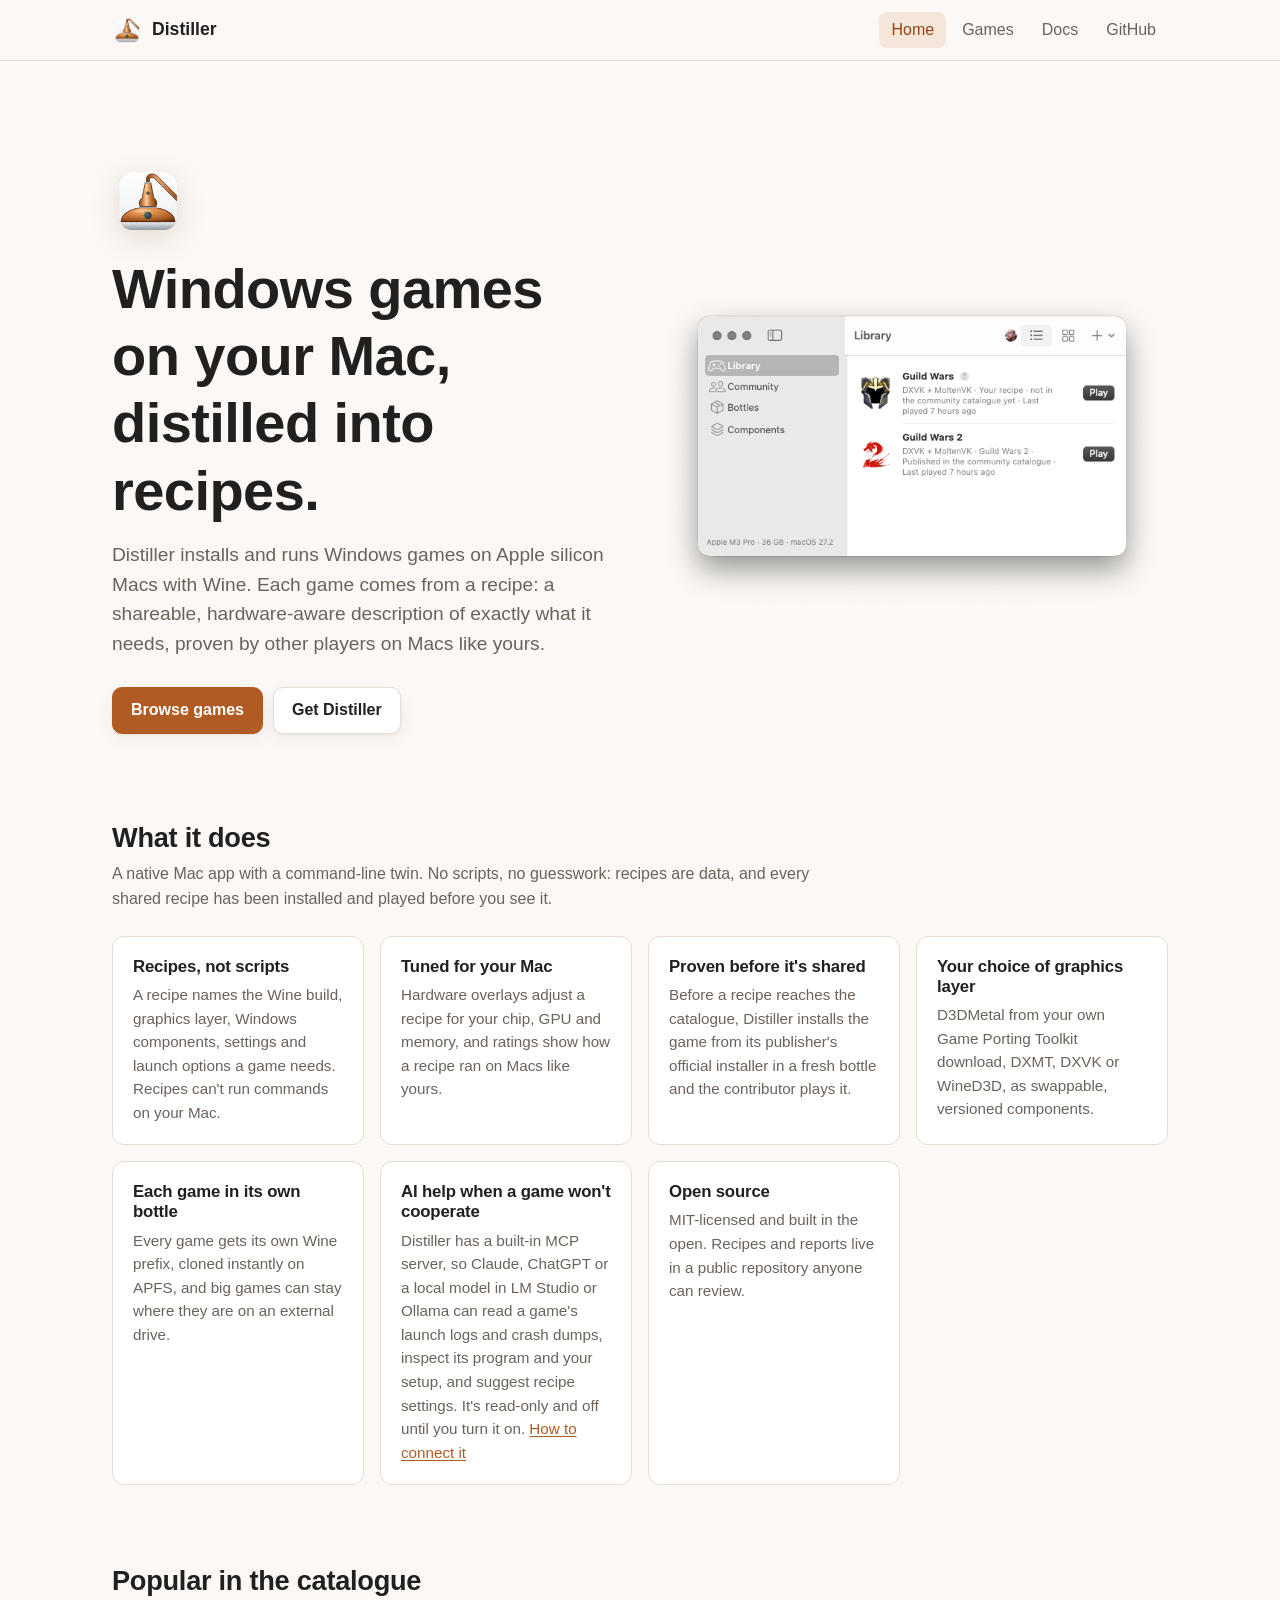
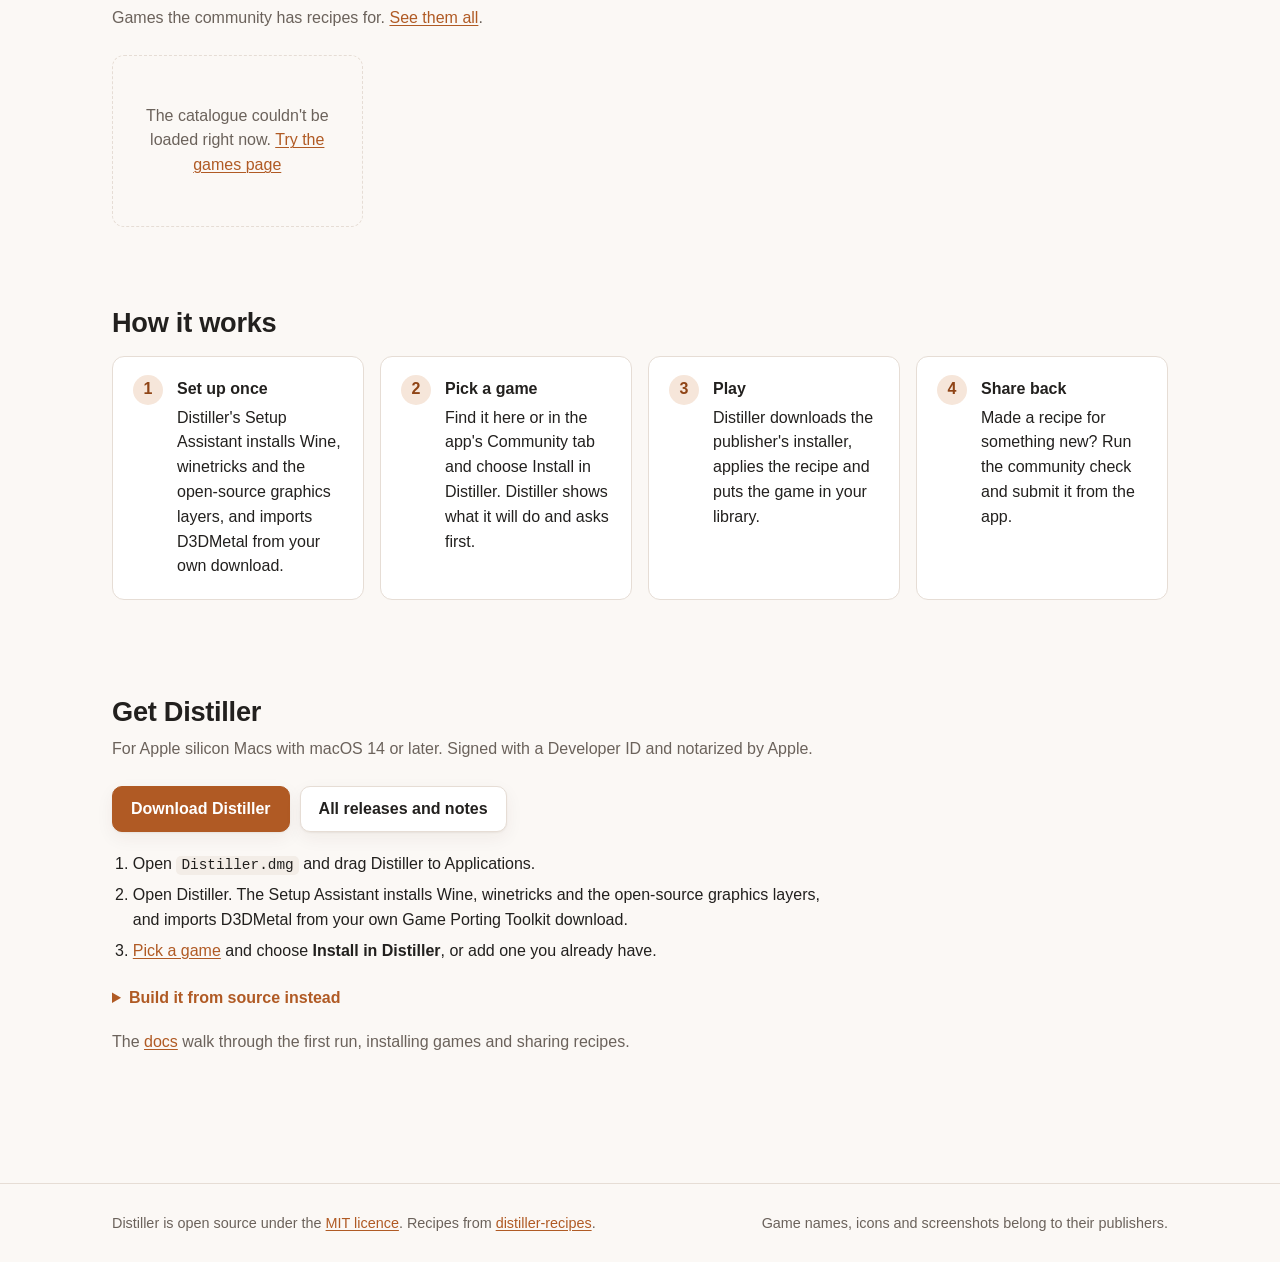
==== commit 937cb93e: "Downloads: a stable link to the latest release - Each release attaches the disk image as Distiller-<" ====
--- a/site/index.html
+++ b/site/index.html
@@ -82,11 +82,24 @@
     <section class="section" id="get">
       <div class="wrap">
         <h2>Get Distiller</h2>
-        <p class="intro">Signed, notarized downloads are on the way. Until then, build it from source: you need an Apple silicon Mac with macOS 14 or later and Xcode 16 or later.</p>
+        <p class="intro">For Apple silicon Macs with macOS 14 or later. Signed with a Developer ID and notarized by Apple.</p>
+        <div class="button-row">
+          <a class="button primary" href="https://github.com/nullfx/distiller/releases/latest/download/Distiller.dmg">Download Distiller</a>
+          <a class="button" href="https://github.com/nullfx/distiller/releases">All releases and notes</a>
+        </div>
+        <ol class="install-steps">
+          <li>Open <code>Distiller.dmg</code> and drag Distiller to Applications.</li>
+          <li>Open Distiller. The Setup Assistant installs Wine, winetricks and the open-source graphics layers, and imports D3DMetal from your own Game Porting Toolkit download.</li>
+          <li><a href="games/">Pick a game</a> and choose <strong>Install in Distiller</strong>, or add one you already have.</li>
+        </ol>
+        <details class="build-source">
+          <summary>Build it from source instead</summary>
+          <p>You need Xcode 16 or later.</p>
 <pre><code>git clone https://github.com/nullfx/distiller.git
 cd distiller
 Scripts/bundle-app.sh release
 open dist/Distiller.app</code></pre>
+        </details>
         <p class="muted">The <a href="docs/">docs</a> walk through the first run, installing games and sharing recipes.</p>
       </div>
     </section>
--- a/site/assets/site.css
+++ b/site/assets/site.css
@@ -265,3 +265,9 @@
 .tok-comment { color: var(--code-comment); font-style: italic; }
 .tok-punct { color: var(--code-punct); }
 #examples .code-details { border-top: 1px solid var(--line); padding-top: 8px; }
+
+/* Get Distiller: download, install steps, and building from source folded away. */
+.install-steps { margin: 20px 0 0; padding-left: 1.3em; max-width: 46em; }
+.install-steps li { margin: 6px 0; }
+details.build-source { margin-top: 18px; max-width: 46em; }
+details.build-source > summary { cursor: pointer; color: var(--copper); font-weight: 600; padding: 4px 0; }
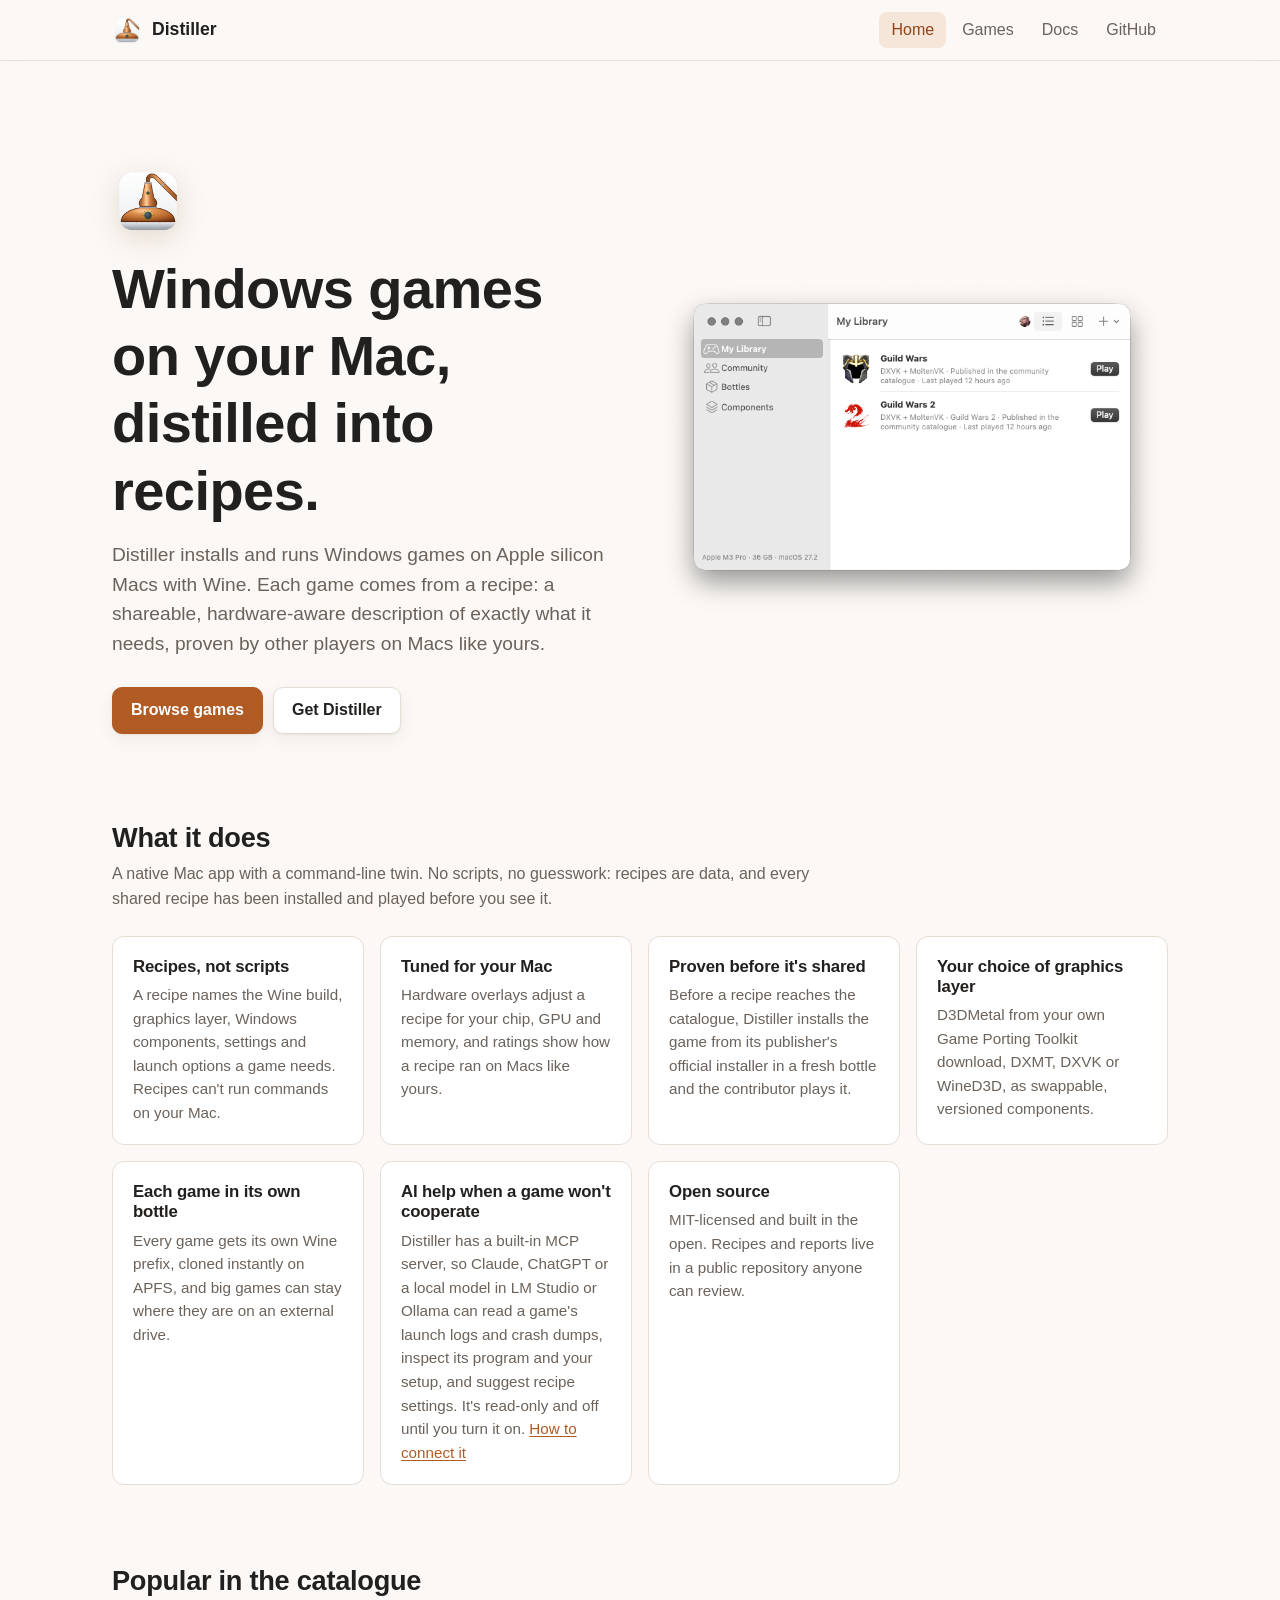
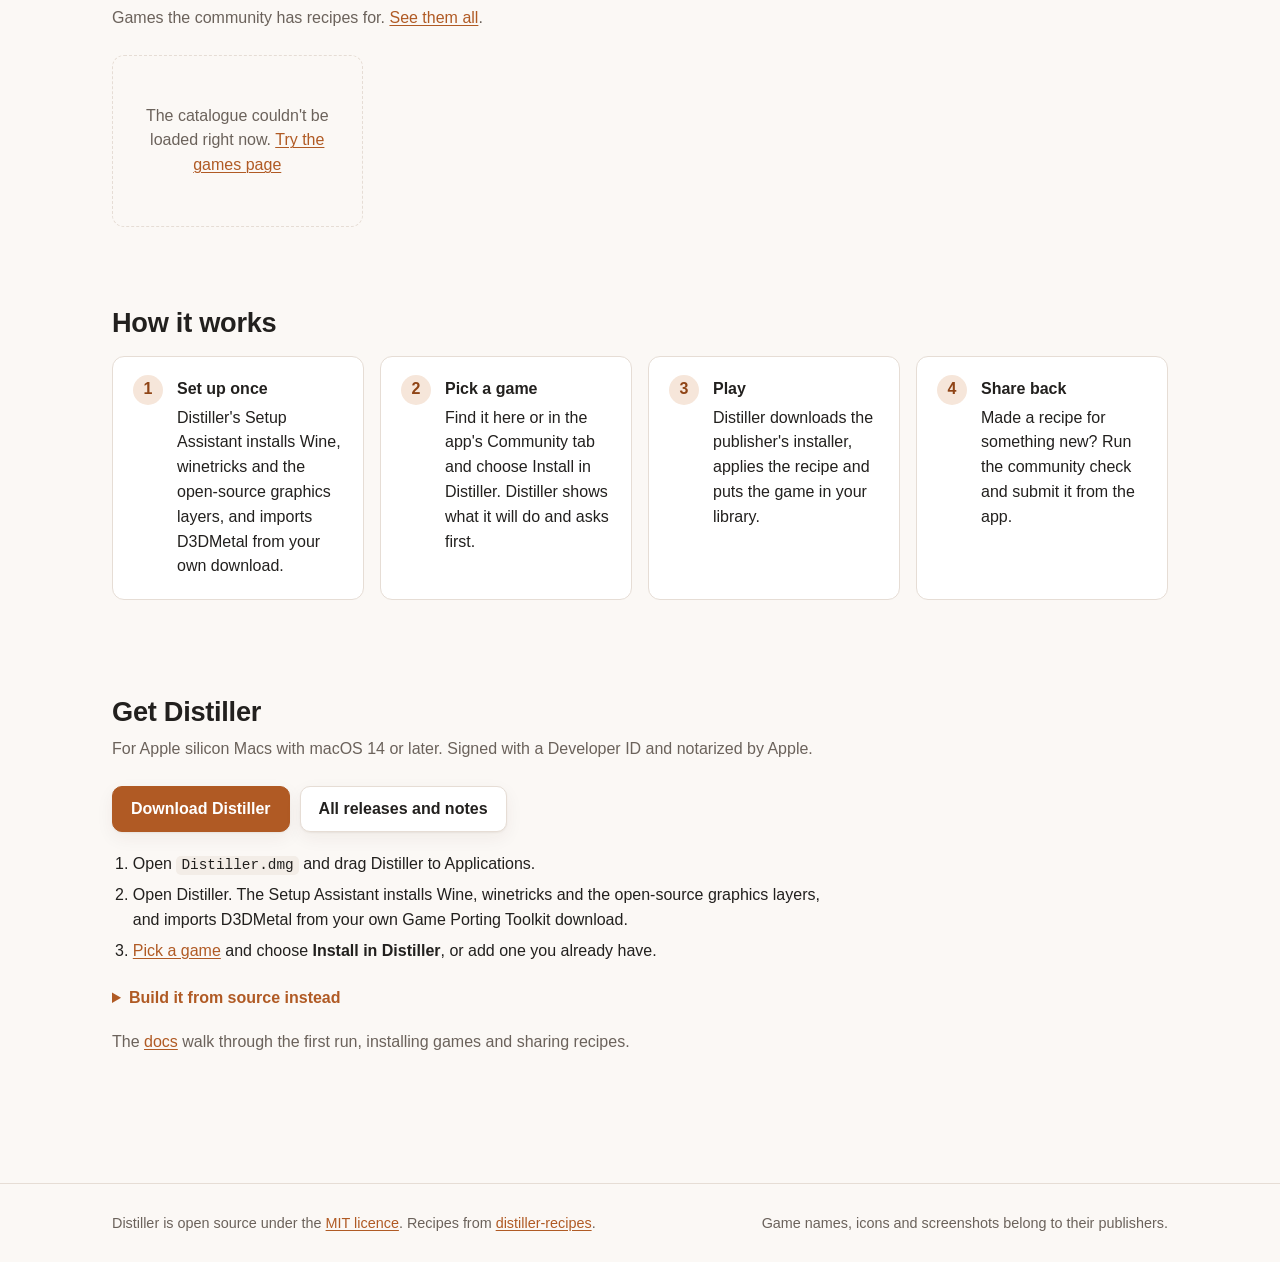
==== commit b3af73a9: "Website: the app screenshot shows My Library The hero image is a new capture of the app (My Library," ====
--- a/site/index.html
+++ b/site/index.html
@@ -38,7 +38,7 @@
           </div>
         </div>
         <figure class="hero-shot">
-          <img src="assets/app-library.png" alt="The Distiller app's library window, with Guild Wars and Guild Wars 2 ready to play" width="688" height="434">
+          <img src="assets/app-library.png" alt="The Distiller app's My Library window, with Guild Wars and Guild Wars 2 ready to play" width="755" height="504">
         </figure>
       </div>
     </section>
--- a/site/assets/site.css
+++ b/site/assets/site.css
@@ -129,8 +129,8 @@
 /* The app's window, captured with its own shadow on a transparent background. */
 /* The figure is the grid item, not the image: some browsers (Safari) stretch an image that
    is itself a grid item without scaling its height. The image keeps its own proportions. */
-.hero-shot { justify-self: center; width: 100%; max-width: 688px; min-width: 0; margin: 0; }
-.hero-shot img { width: 100%; height: auto; aspect-ratio: 688 / 434; object-fit: contain; }
+.hero-shot { justify-self: center; width: 100%; max-width: 755px; min-width: 0; margin: 0; }
+.hero-shot img { width: 100%; height: auto; aspect-ratio: 755 / 504; object-fit: contain; }
 @media (max-width: 760px) { .hero .wrap { grid-template-columns: minmax(0, 1fr); } .hero-shot { max-width: 520px; } }
 .section { padding: 40px 0; }
 .section h2 { font-size: 1.7rem; margin: 0 0 8px; }
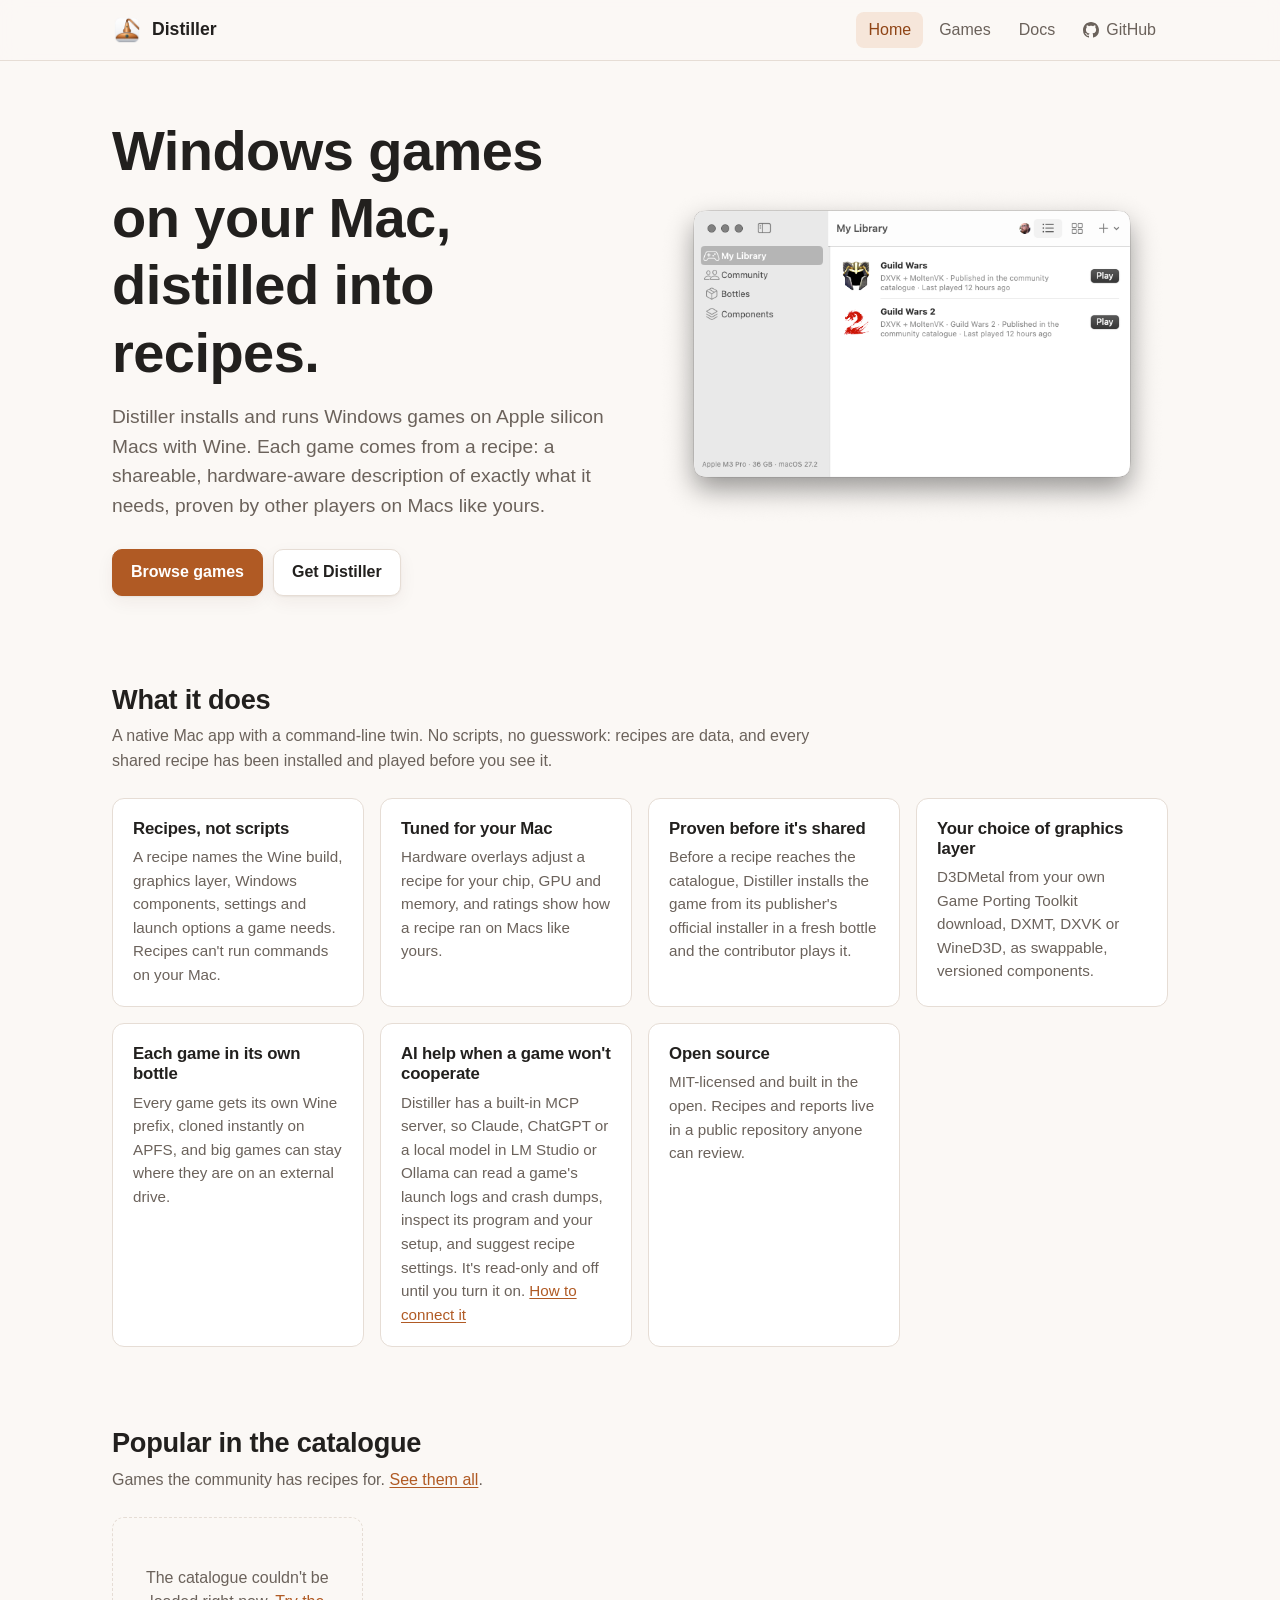
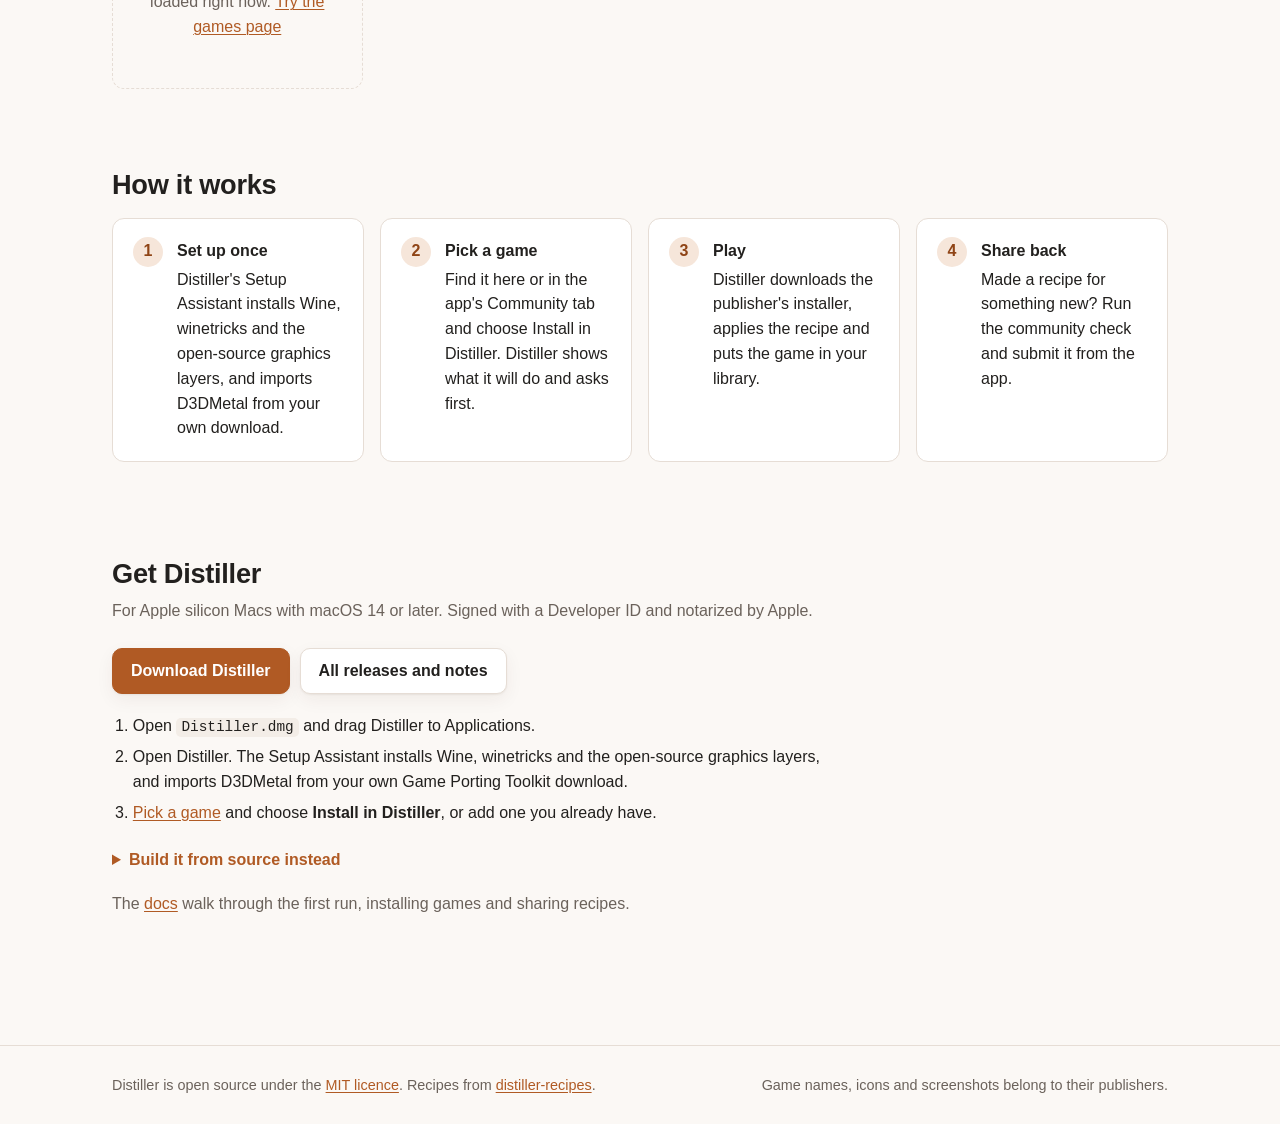
==== commit 08c40291: "Website: link previews show the app, GitHub logo, a tighter hero - Shared links now preview social-c" ====
--- a/site/index.html
+++ b/site/index.html
@@ -8,7 +8,14 @@
   <meta name="color-scheme" content="light dark">
   <meta property="og:title" content="Distiller: Windows games on your Mac">
   <meta property="og:description" content="Install and run Windows games on Apple silicon Macs with Wine, from shareable, hardware-aware recipes proven by other players.">
-  <meta property="og:image" content="https://nullfx.github.io/distiller/assets/icon.png">
+  <meta property="og:type" content="website">
+  <meta property="og:url" content="https://nullfx.github.io/distiller/">
+  <!-- The link preview shows the app's window: Scripts/make-social-card.sh renders it. -->
+  <meta property="og:image" content="https://nullfx.github.io/distiller/assets/social-card.png">
+  <meta property="og:image:width" content="1200">
+  <meta property="og:image:height" content="630">
+  <meta property="og:image:alt" content="Distiller's My Library window, beside the tagline: Windows games on your Mac, distilled into recipes.">
+  <meta name="twitter:card" content="summary_large_image">
   <link rel="icon" type="image/png" href="assets/favicon.png">
   <link rel="apple-touch-icon" href="assets/icon.png">
   <link rel="stylesheet" href="assets/site.css">
@@ -21,7 +28,7 @@
         <a href="" aria-current="page">Home</a>
         <a href="games/">Games</a>
         <a href="docs/">Docs</a>
-        <a href="https://github.com/nullfx/distiller">GitHub</a>
+        <a class="nav-github" href="https://github.com/nullfx/distiller"><svg class="nav-icon" viewBox="0 0 16 16" width="16" height="16" aria-hidden="true"><path fill="currentColor" d="M8 0c4.42 0 8 3.58 8 8a8.013 8.013 0 0 1-5.45 7.59c-.4.08-.55-.17-.55-.38 0-.27.01-1.13.01-2.2 0-.75-.25-1.23-.54-1.48 1.78-.2 3.65-.88 3.65-3.95 0-.88-.31-1.59-.82-2.15.08-.2.36-1.02-.08-2.12 0 0-.67-.22-2.2.82-.64-.18-1.32-.27-2-.27-.68 0-1.36.09-2 .27-1.53-1.03-2.2-.82-2.2-.82-.44 1.1-.16 1.92-.08 2.12-.51.56-.82 1.28-.82 2.15 0 3.06 1.86 3.75 3.64 3.95-.23.2-.44.55-.51 1.07-.46.21-1.61.55-2.33-.66-.15-.24-.6-.83-1.23-.82-.67.01-.27.38.01.53.34.19.73.9.82 1.13.16.45.68 1.31 2.69.94 0 .67.01 1.3.01 1.49 0 .21-.15.45-.55.38A7.995 7.995 0 0 1 0 8c0-4.42 3.58-8 8-8Z"/></svg>GitHub</a>
       </nav>
     </div>
   </header>
@@ -29,7 +36,6 @@
     <section class="hero">
       <div class="wrap">
         <div>
-          <img class="hero-icon" src="assets/icon.png" alt="" width="72" height="72">
           <h1>Windows games on your Mac, distilled into recipes.</h1>
           <p class="lede">Distiller installs and runs Windows games on Apple silicon Macs with Wine. Each game comes from a recipe: a shareable, hardware-aware description of exactly what it needs, proven by other players on Macs like yours.</p>
           <div class="button-row">
--- a/site/assets/site.css
+++ b/site/assets/site.css
@@ -95,6 +95,8 @@
 .site-nav a { color: var(--text-muted); text-decoration: none; padding: 6px 12px; border-radius: 8px; font-weight: 520; }
 .site-nav a:hover { color: var(--text); background: var(--bg-sunk); }
 .site-nav a[aria-current="page"] { color: var(--copper-strong); background: var(--copper-soft); }
+.nav-github { display: inline-flex; align-items: center; gap: 7px; }
+.nav-icon { width: 16px; height: 16px; flex: none; }
 .site-footer { border-top: 1px solid var(--line); margin-top: 72px; padding: 28px 0 calc(28px + env(safe-area-inset-bottom, 0px)); color: var(--text-muted); font-size: 0.9rem; }
 .site-footer .wrap { display: flex; gap: 12px 28px; flex-wrap: wrap; justify-content: space-between; }
 
@@ -121,11 +123,10 @@
 .tier-none { color: var(--tier-none); }
 
 /* Home */
-.hero { padding: clamp(48px, 9vw, 104px) 0 48px; }
+.hero { padding: clamp(28px, 5vw, 56px) 0 48px; }
 .hero .wrap { display: grid; grid-template-columns: minmax(0, 1fr) minmax(0, 1fr); gap: 32px; align-items: center; }
 .hero h1 { font-size: clamp(2.2rem, 5vw, 3.5rem); margin: 0 0 16px; }
 .hero p.lede { font-size: 1.2rem; color: var(--text-muted); margin: 0 0 28px; max-width: 34em; }
-.hero-icon { width: 72px; height: 72px; margin: 0 0 18px; filter: drop-shadow(0 8px 14px rgba(120, 60, 20, 0.16)); }
 /* The app's window, captured with its own shadow on a transparent background. */
 /* The figure is the grid item, not the image: some browsers (Safari) stretch an image that
    is itself a grid item without scaling its height. The image keeps its own proportions. */
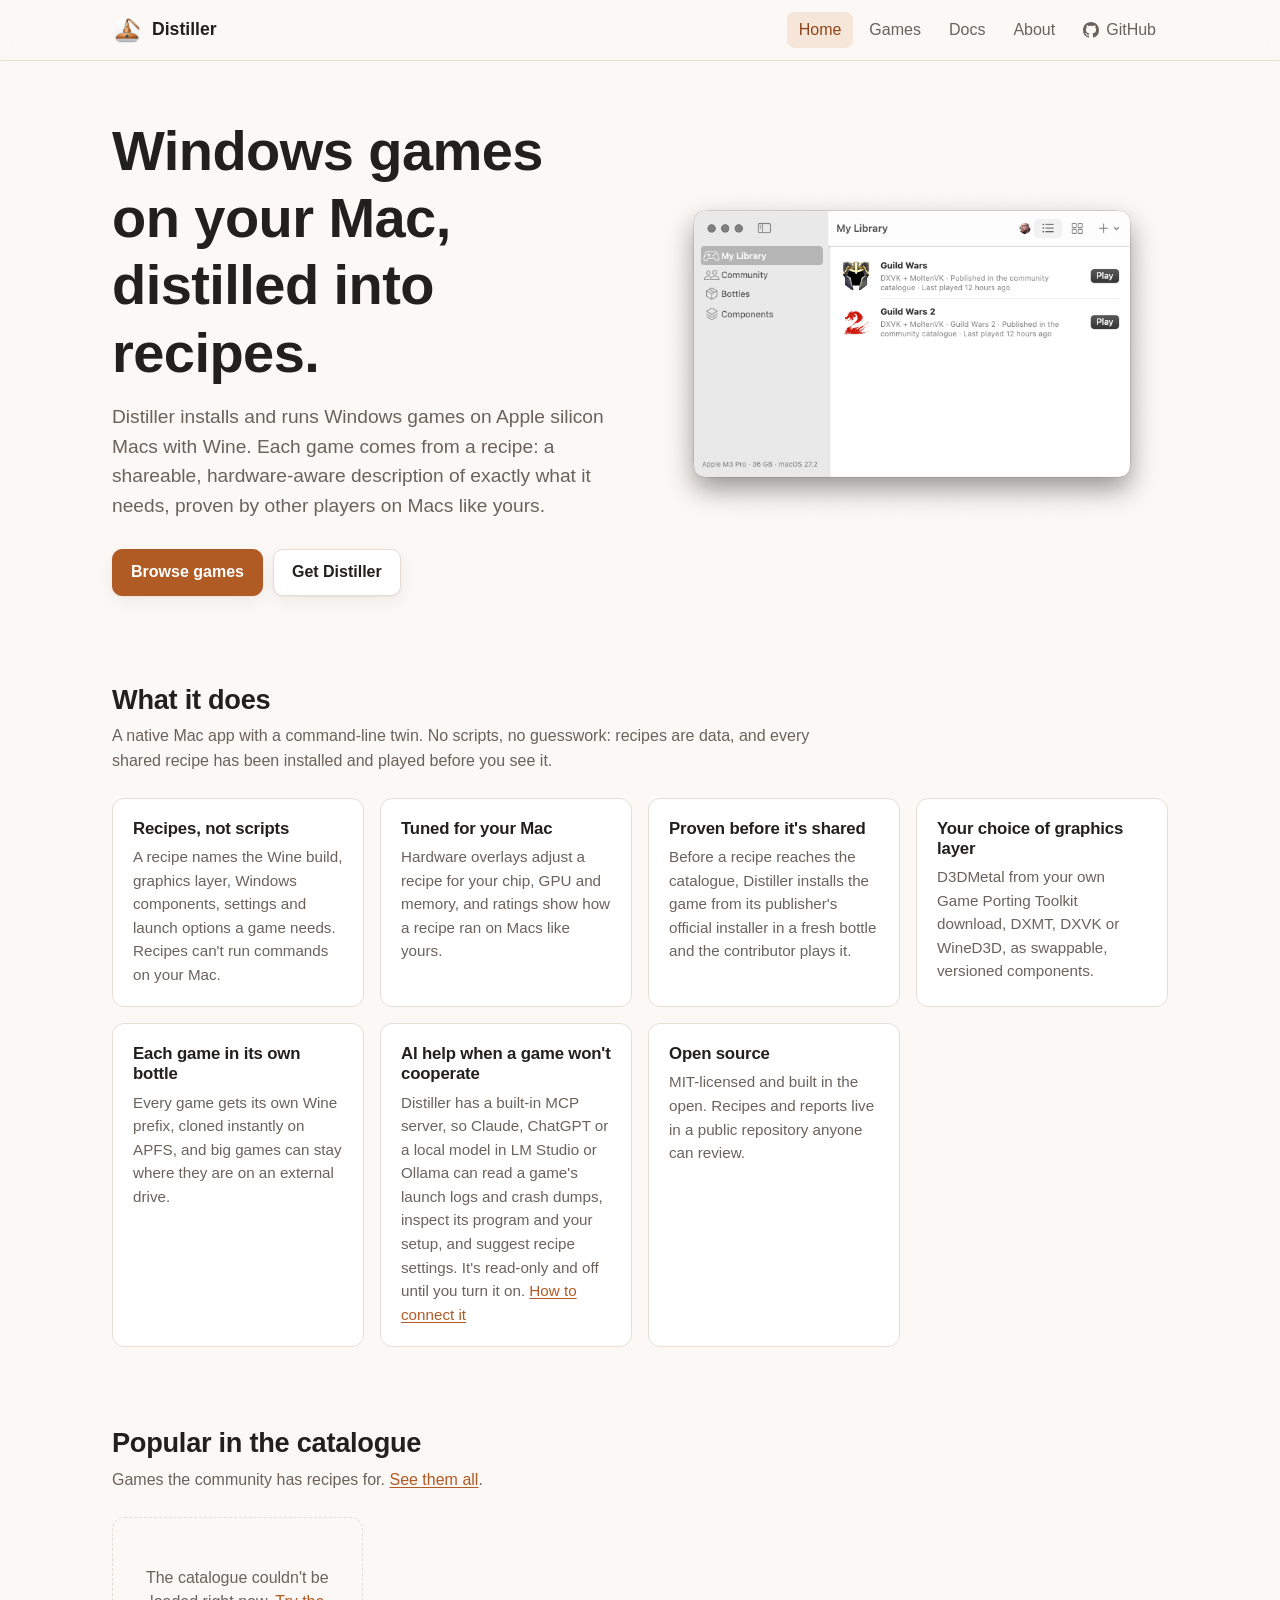
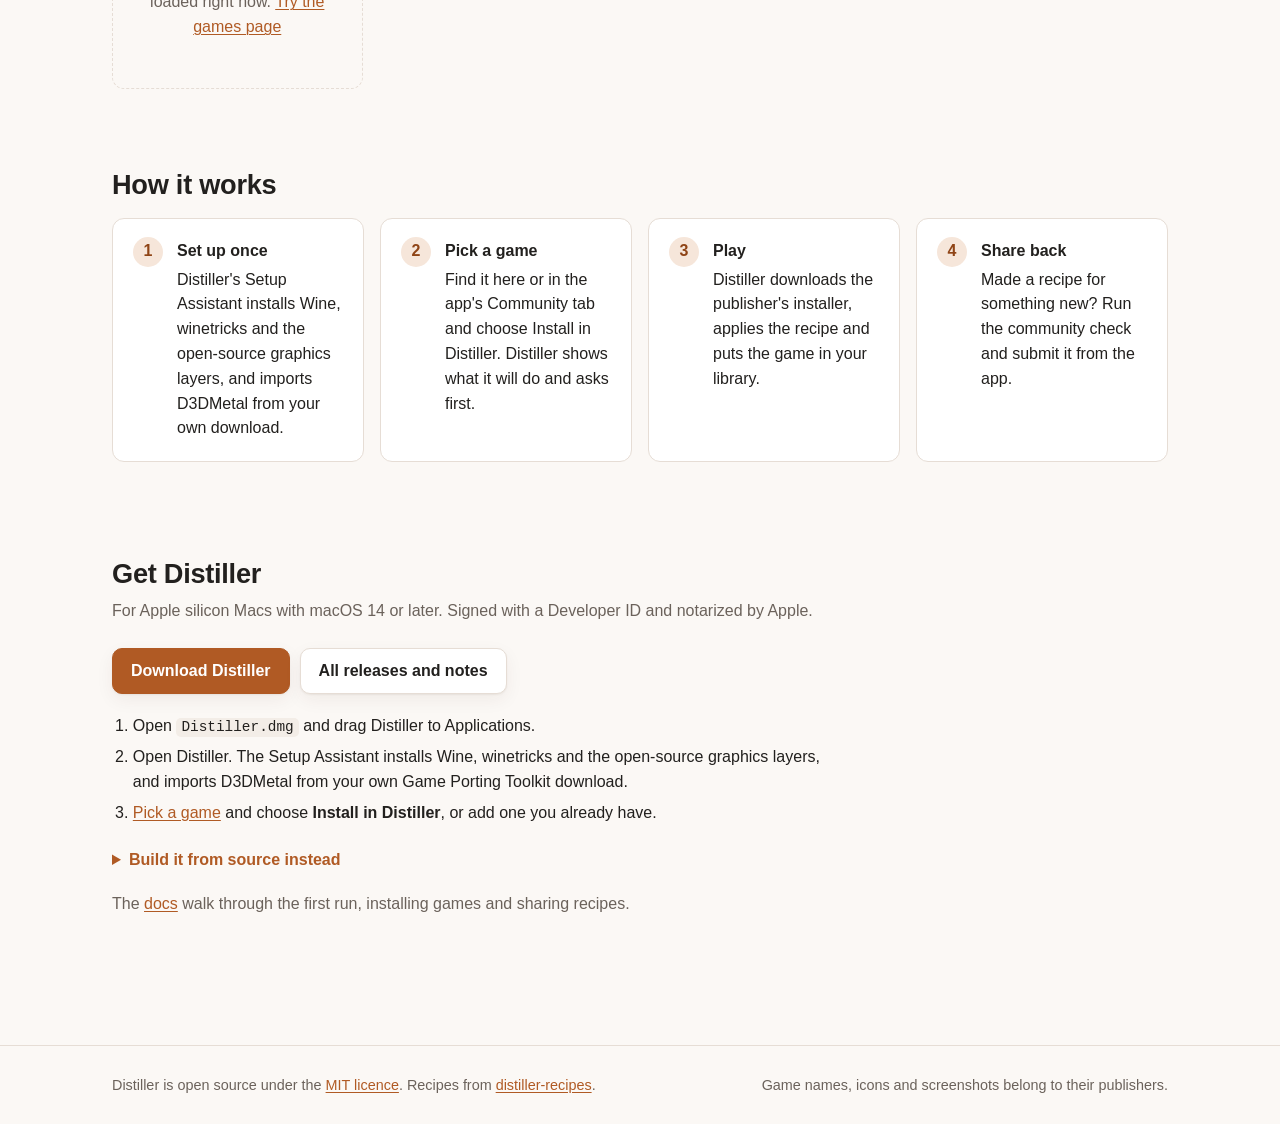
==== commit 79a26009: "Website: an About page with a tour of the app site/about/ shows the app section by section, each wit" ====
--- a/site/index.html
+++ b/site/index.html
@@ -28,6 +28,7 @@
         <a href="" aria-current="page">Home</a>
         <a href="games/">Games</a>
         <a href="docs/">Docs</a>
+        <a href="about/">About</a>
         <a class="nav-github" href="https://github.com/nullfx/distiller"><svg class="nav-icon" viewBox="0 0 16 16" width="16" height="16" aria-hidden="true"><path fill="currentColor" d="M8 0c4.42 0 8 3.58 8 8a8.013 8.013 0 0 1-5.45 7.59c-.4.08-.55-.17-.55-.38 0-.27.01-1.13.01-2.2 0-.75-.25-1.23-.54-1.48 1.78-.2 3.65-.88 3.65-3.95 0-.88-.31-1.59-.82-2.15.08-.2.36-1.02-.08-2.12 0 0-.67-.22-2.2.82-.64-.18-1.32-.27-2-.27-.68 0-1.36.09-2 .27-1.53-1.03-2.2-.82-2.2-.82-.44 1.1-.16 1.92-.08 2.12-.51.56-.82 1.28-.82 2.15 0 3.06 1.86 3.75 3.64 3.95-.23.2-.44.55-.51 1.07-.46.21-1.61.55-2.33-.66-.15-.24-.6-.83-1.23-.82-.67.01-.27.38.01.53.34.19.73.9.82 1.13.16.45.68 1.31 2.69.94 0 .67.01 1.3.01 1.49 0 .21-.15.45-.55.38A7.995 7.995 0 0 1 0 8c0-4.42 3.58-8 8-8Z"/></svg>GitHub</a>
       </nav>
     </div>
--- a/site/assets/site.css
+++ b/site/assets/site.css
@@ -272,3 +272,24 @@
 .install-steps li { margin: 6px 0; }
 details.build-source { margin-top: 18px; max-width: 46em; }
 details.build-source > summary { cursor: pointer; color: var(--copper); font-weight: 600; padding: 4px 0; }
+
+/* About: a tour of the app, text beside each screenshot, alternating sides. */
+.page-intro { padding: clamp(28px, 5vw, 56px) 0 8px; max-width: 46em; }
+.page-intro h1 { margin: 0 0 14px; }
+.page-intro .lede { font-size: 1.15rem; color: var(--text-muted); margin: 0 0 18px; }
+.tour-nav { display: flex; flex-wrap: wrap; gap: 6px 16px; font-size: 0.95rem; }
+.tour-item { display: grid; grid-template-columns: minmax(0, 5fr) minmax(0, 7fr); gap: 24px 40px; align-items: center; padding: 48px 0; border-top: 1px solid var(--line); scroll-margin-top: 72px; }
+.tour-item:first-of-type { border-top: 0; }
+.tour-item.flip .tour-text { order: 2; }
+.tour-text h2 { margin: 0 0 12px; }
+.tour-text p { margin: 0 0 12px; }
+.tour-shots { display: grid; gap: 12px; min-width: 0; }
+.shot { margin: 0; }
+.shot img { display: block; width: 100%; height: auto; }
+.shot figcaption { font-size: 0.85rem; color: var(--text-muted); text-align: center; margin-top: 4px; }
+.tour-end { border-top: 1px solid var(--line); padding: 40px 0 8px; }
+.tour-end h2 { margin: 0 0 8px; }
+@media (max-width: 820px) {
+  .tour-item { grid-template-columns: minmax(0, 1fr); padding: 36px 0; }
+  .tour-item.flip .tour-text { order: 0; }
+}
